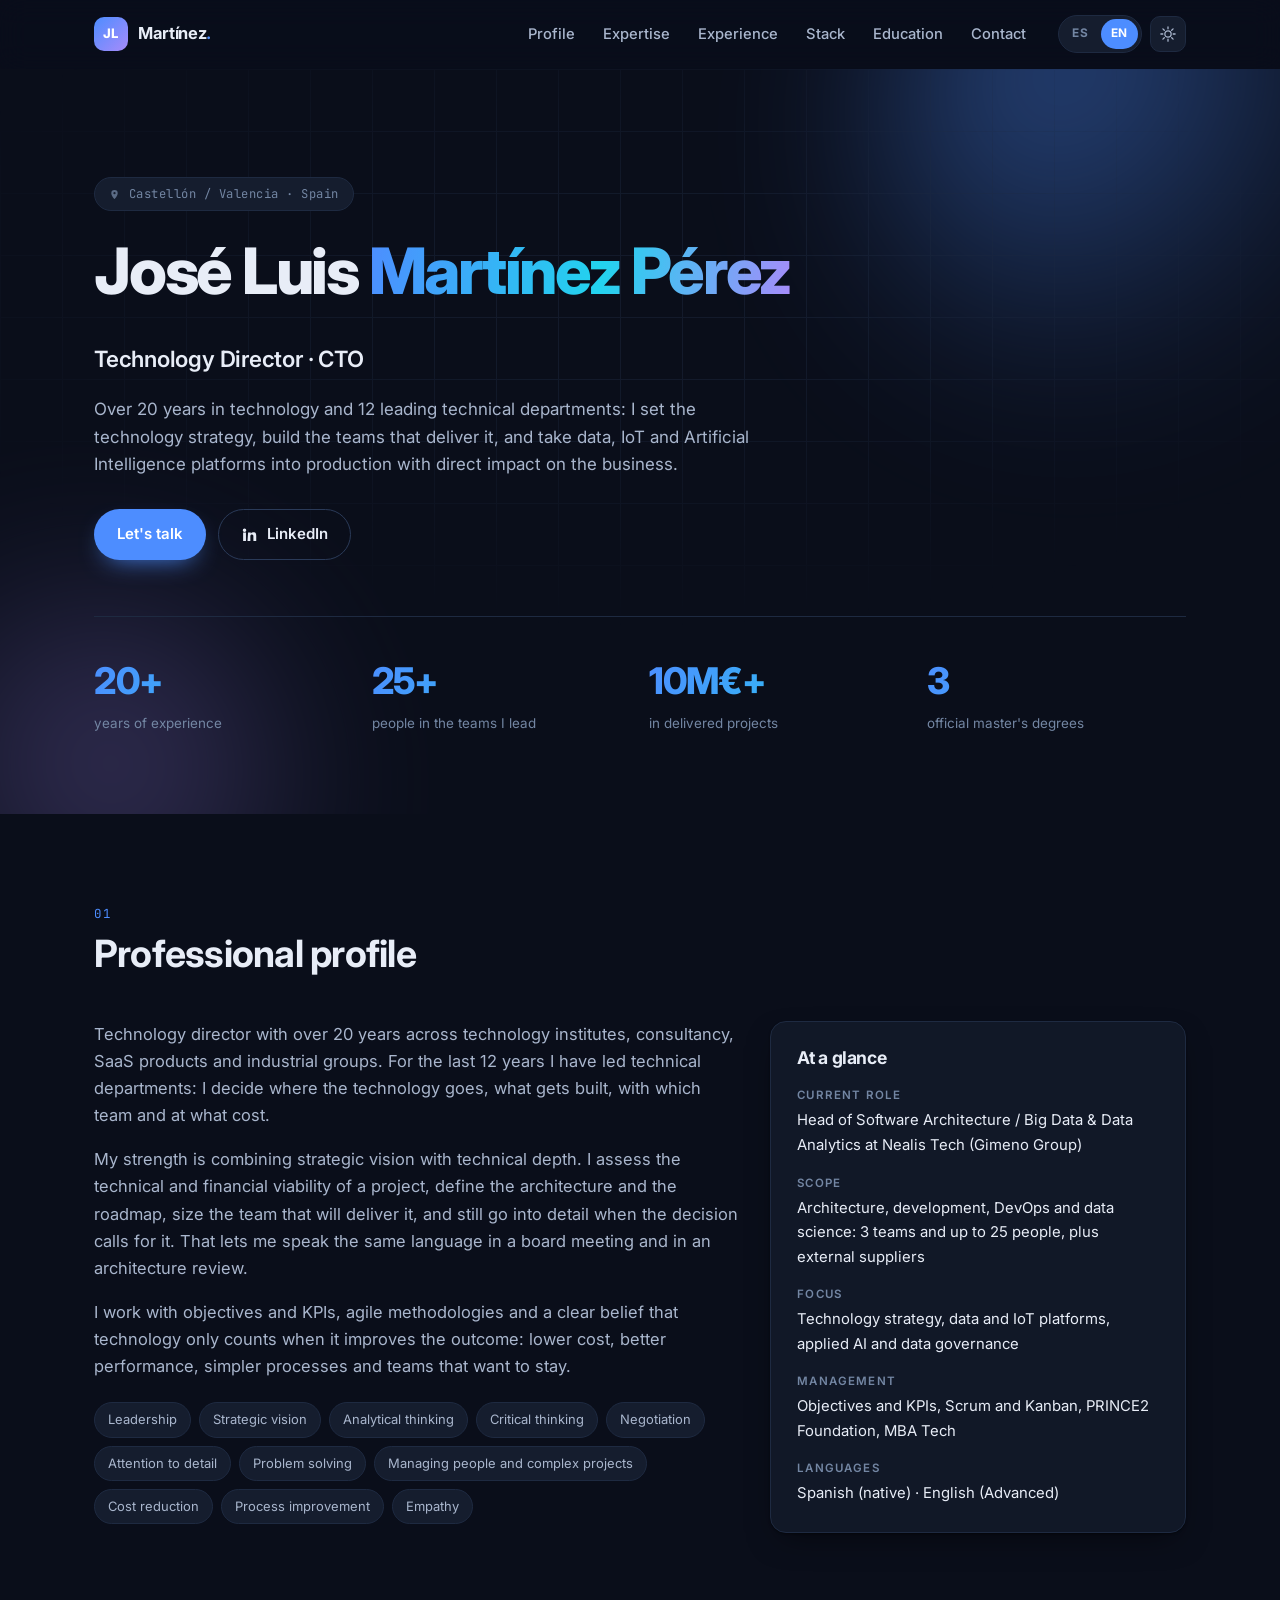
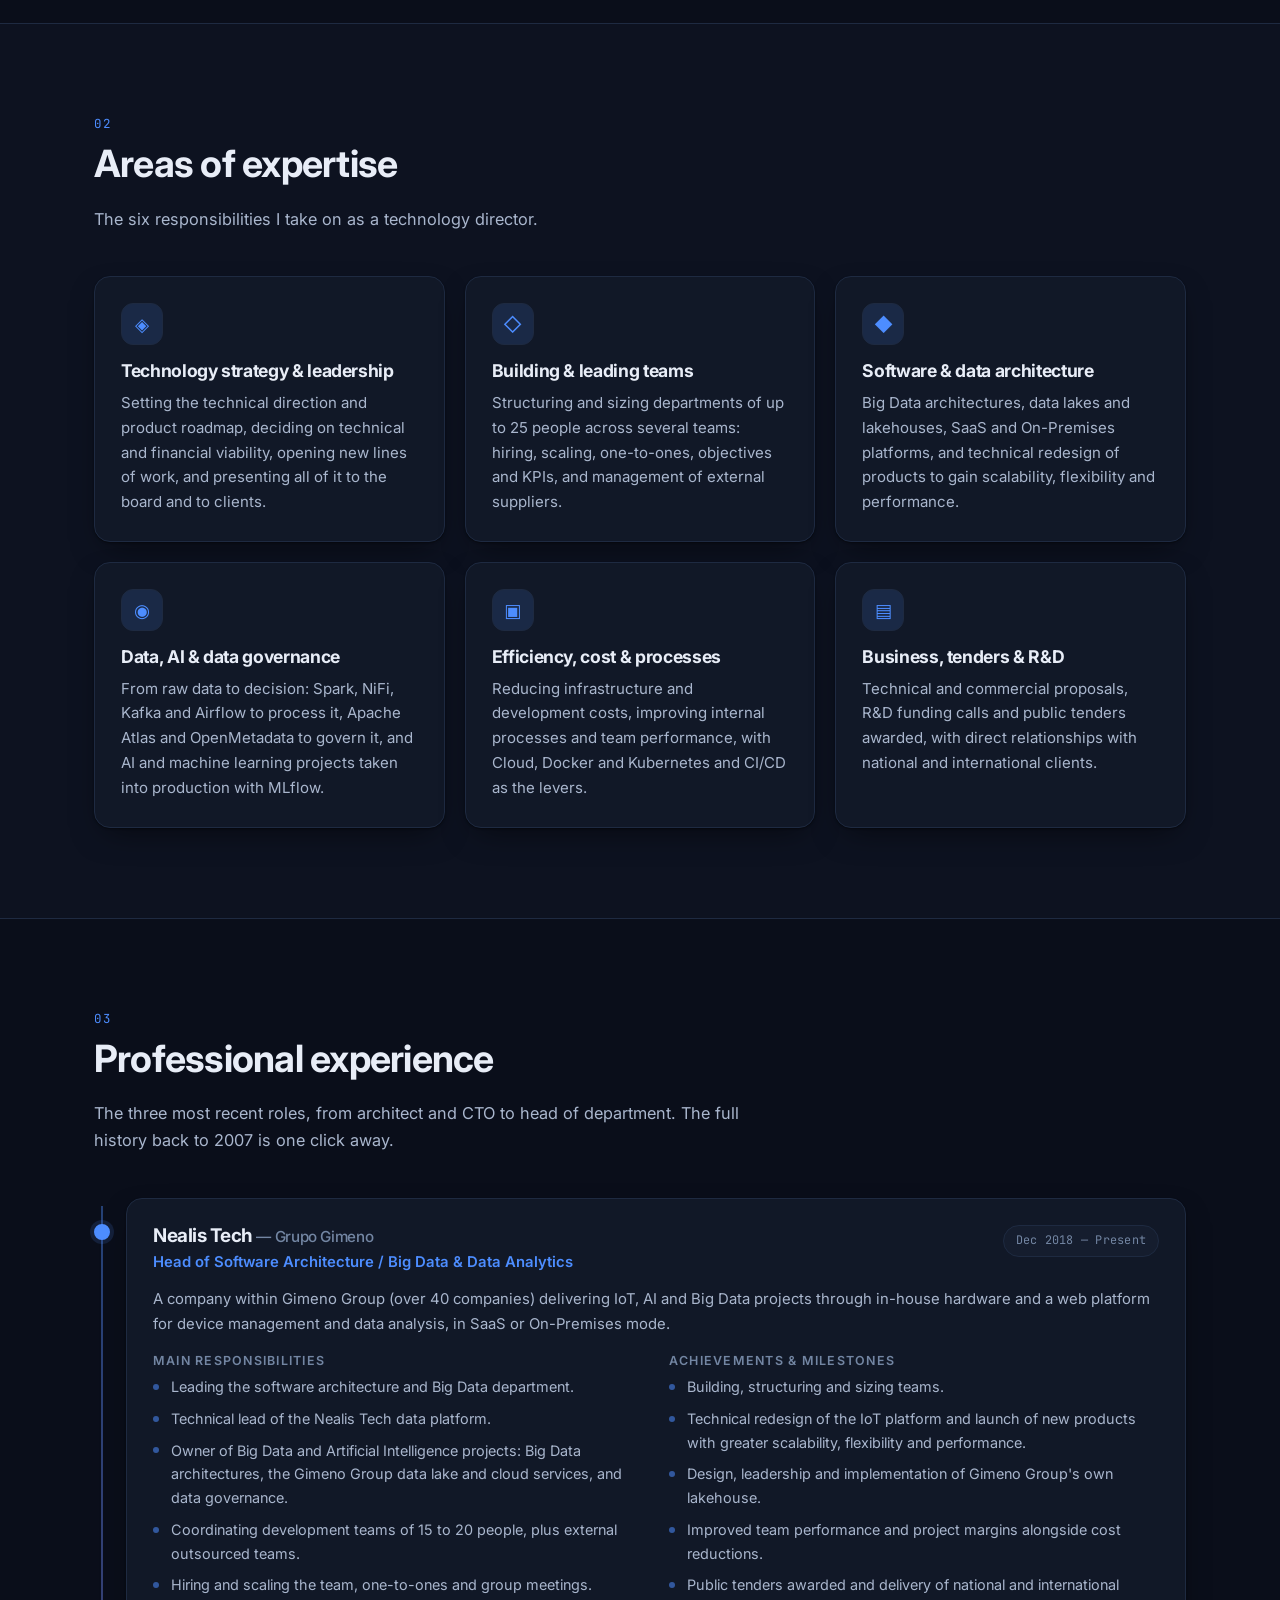
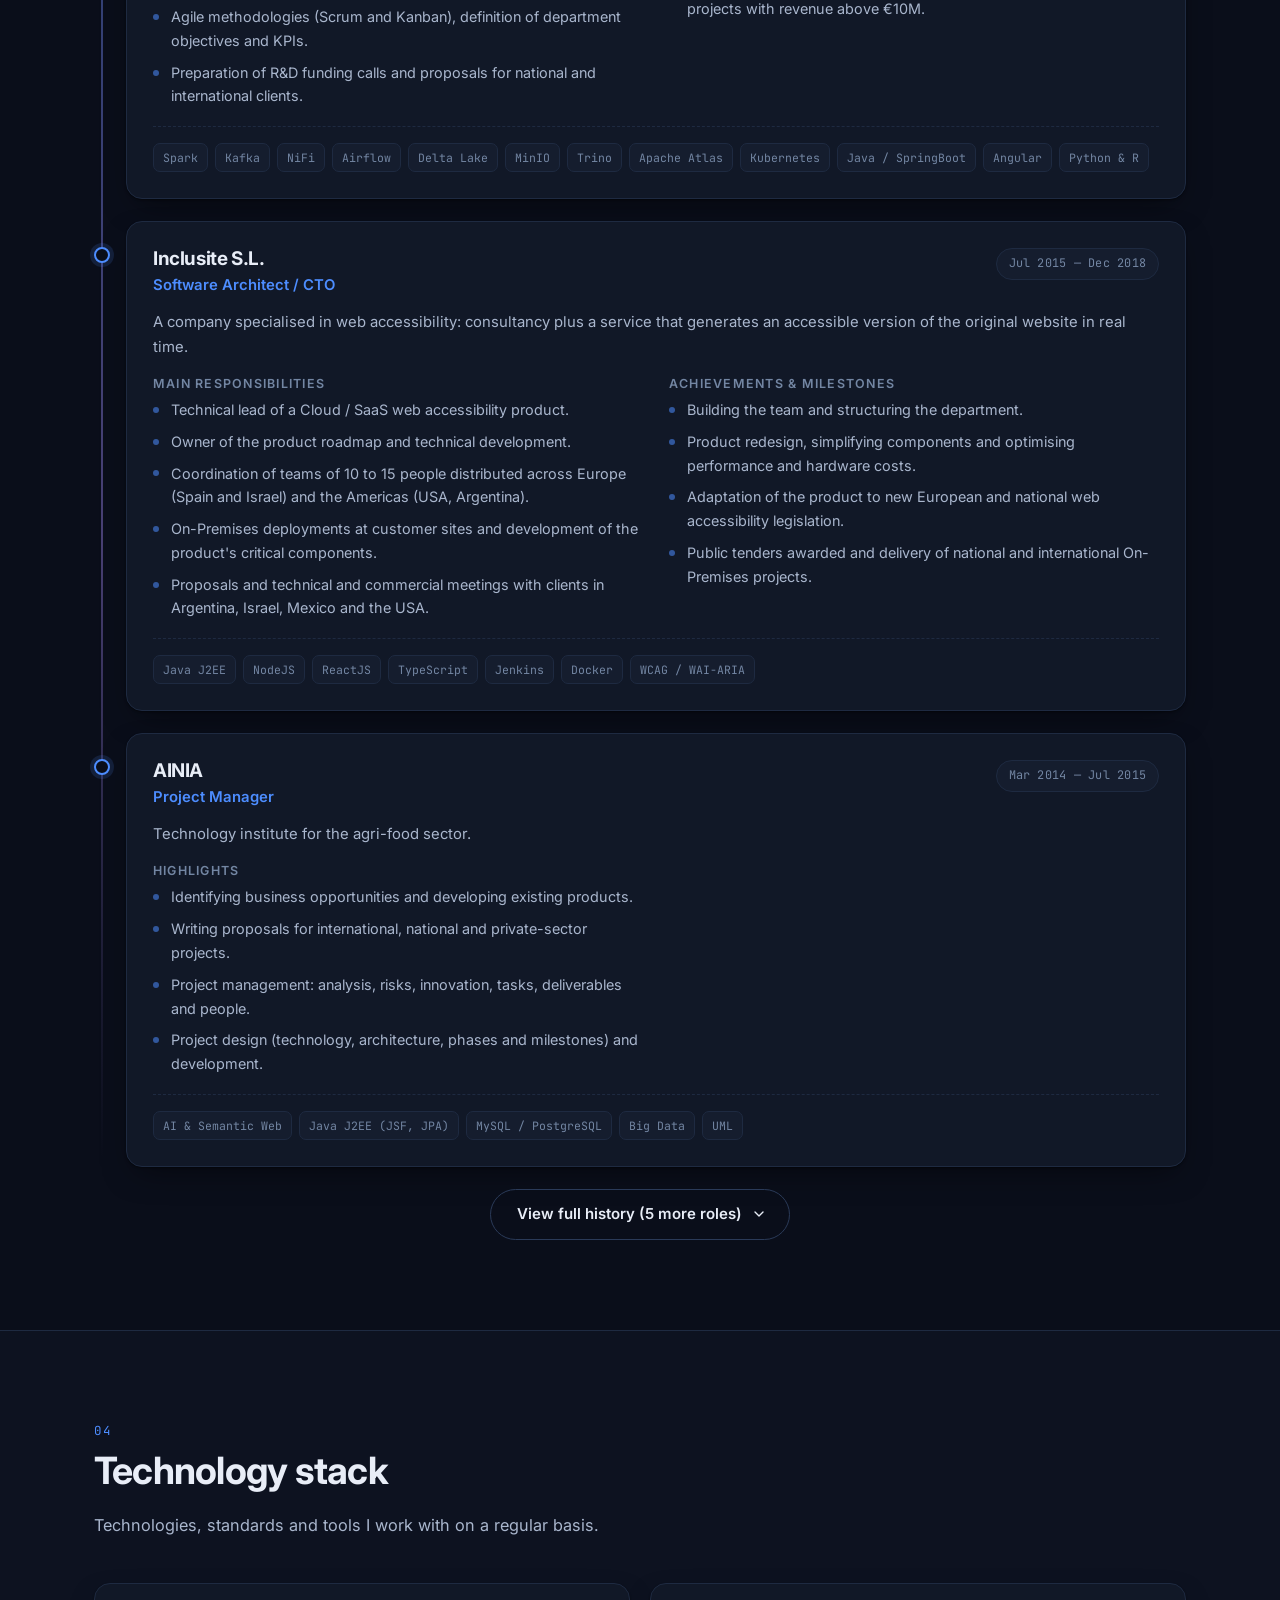
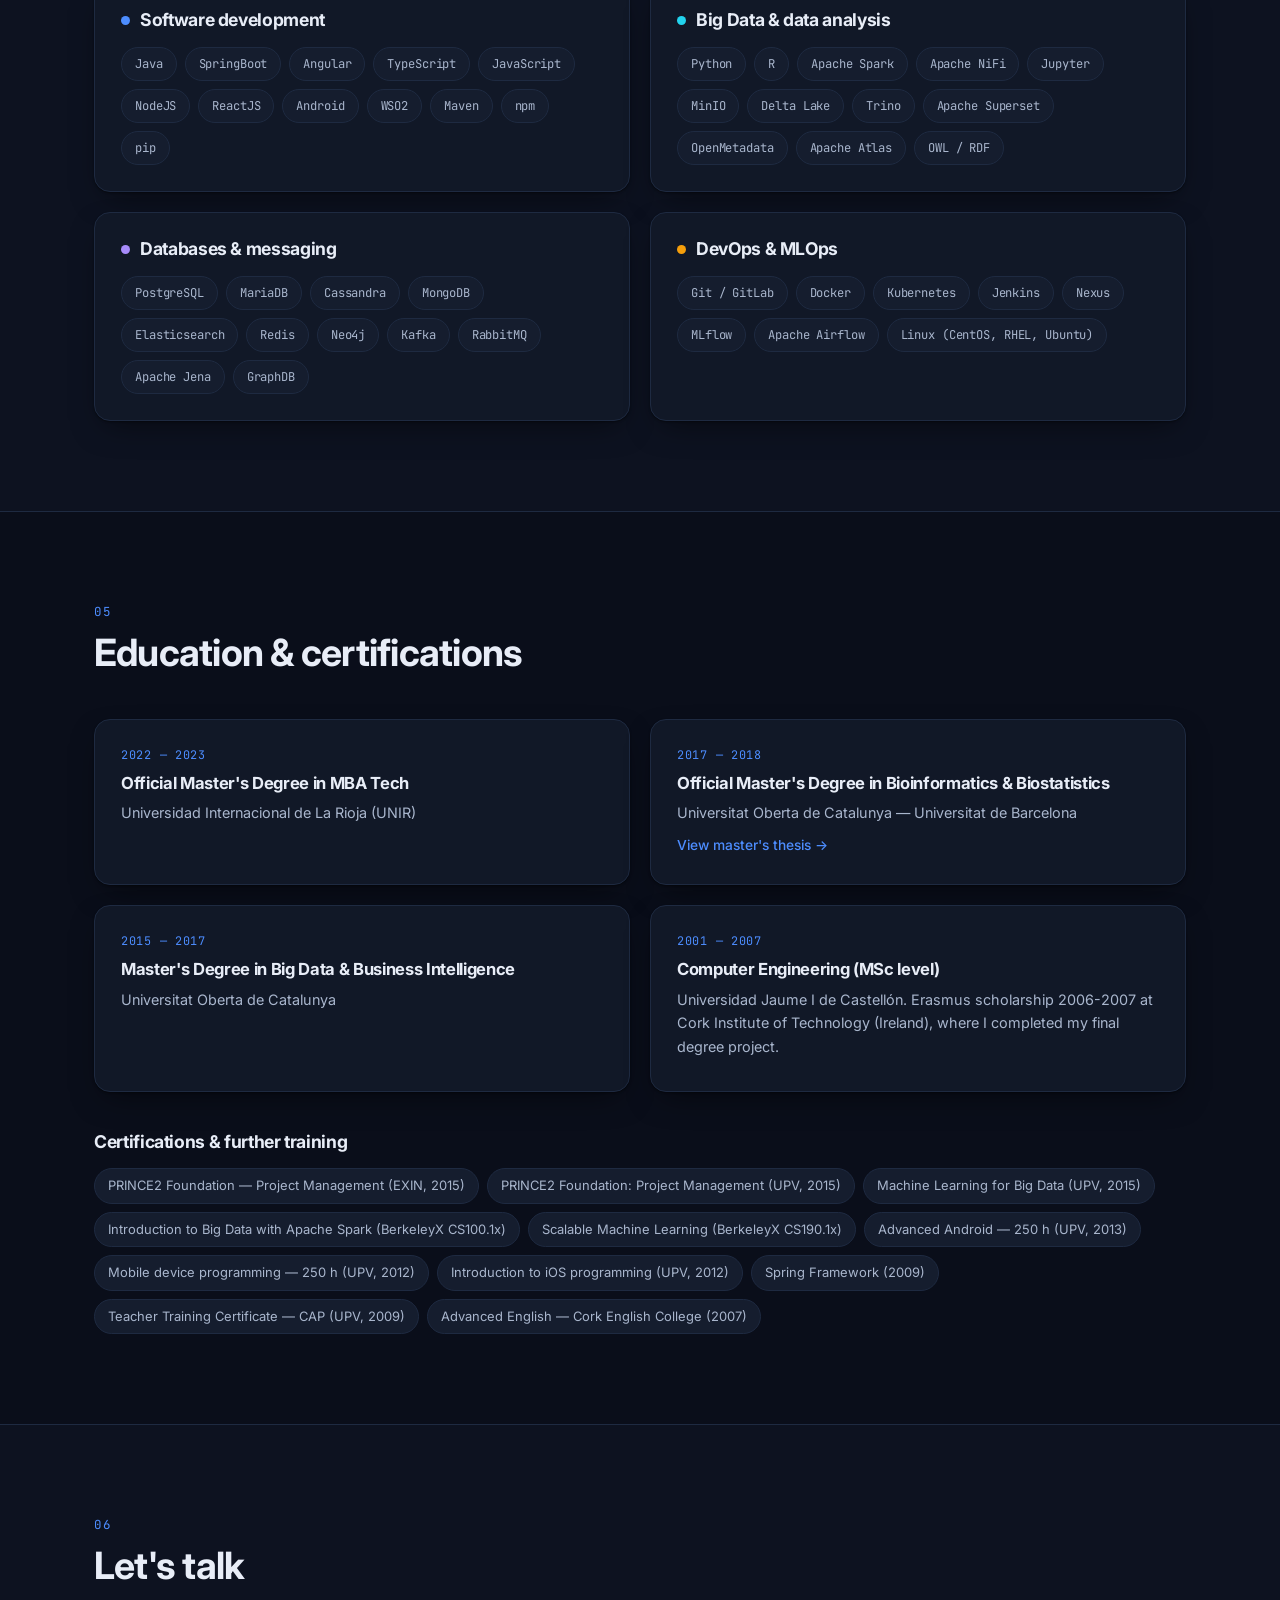
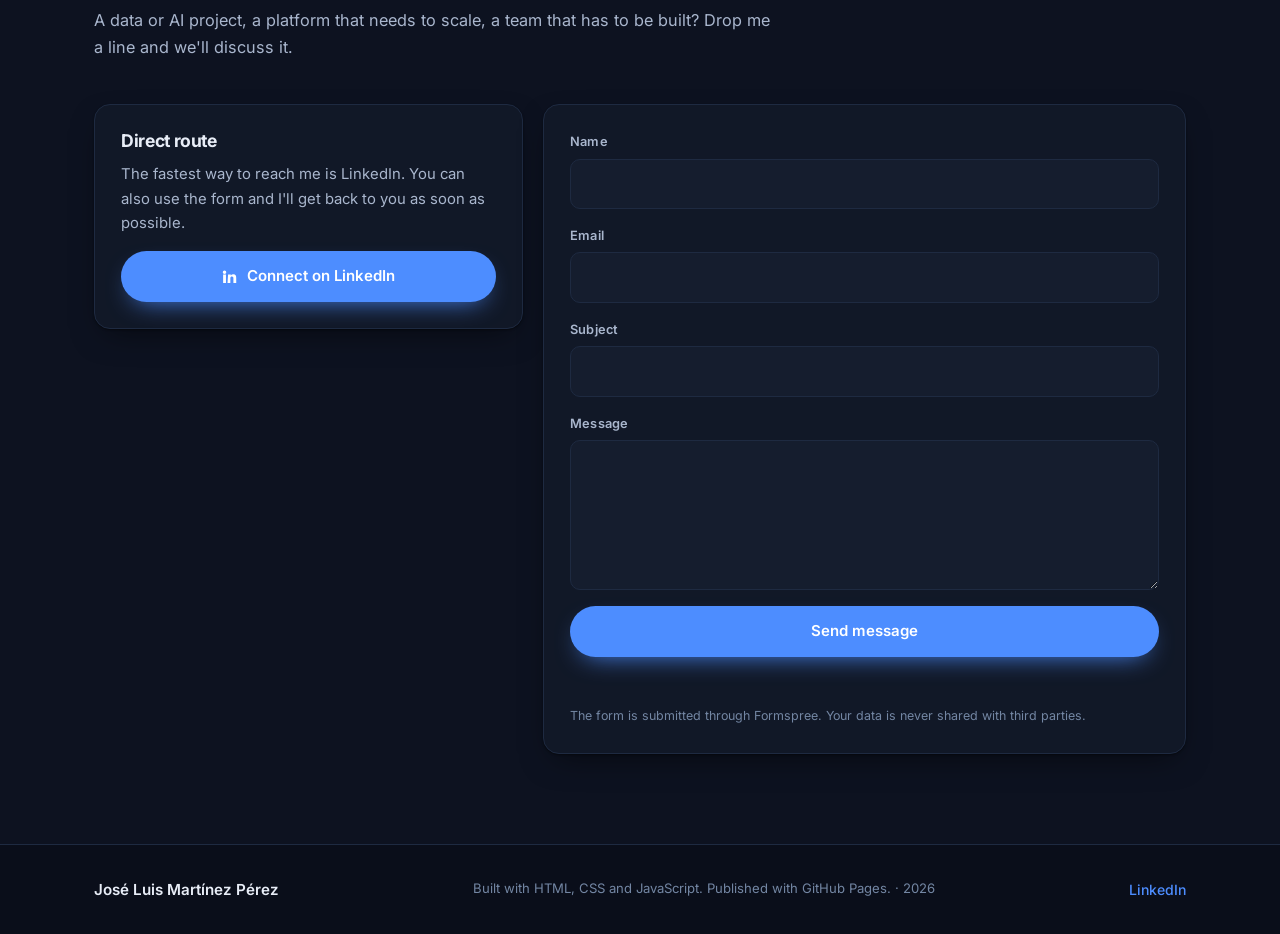
==== jlmartinez-web/index.html @ e009a157 "first commit" ====
<!DOCTYPE html>
<html lang="es" data-theme="dark">
<head>
  <meta charset="UTF-8">
  <meta name="viewport" content="width=device-width, initial-scale=1.0">
  <title>José Luis Martínez Pérez — Director de Tecnología / CTO</title>

  <meta name="description" data-i18n="meta.description" content="Director de Tecnología / CTO con más de 20 años de experiencia. Estrategia tecnológica, dirección de equipos de desarrollo y plataformas de datos, IoT e Inteligencia Artificial en producción.">
  <meta name="author" content="José Luis Martínez Pérez">
  <meta name="theme-color" content="#0a0e1a">

  <!-- Open Graph -->
  <meta property="og:type" content="profile">
  <meta property="og:title" content="José Luis Martínez Pérez — Director de Tecnología / CTO">
  <meta property="og:description" data-i18n="meta.description" content="Director de Tecnología / CTO con más de 20 años de experiencia. Estrategia tecnológica, dirección de equipos y plataformas de datos e IA.">
  <meta property="og:url" content="https://USUARIO.github.io/">
  <meta name="twitter:card" content="summary_large_image">

  <link rel="canonical" href="https://USUARIO.github.io/">
  <link rel="icon" href="assets/img/favicon.svg" type="image/svg+xml">
  <link rel="preconnect" href="https://fonts.googleapis.com">
  <link rel="preconnect" href="https://fonts.gstatic.com" crossorigin>
  <link href="https://fonts.googleapis.com/css2?family=Inter:wght@300;400;500;600;700;800&family=JetBrains+Mono:wght@400;500&display=swap" rel="stylesheet">
  <link rel="stylesheet" href="assets/css/styles.css">

  <script type="application/ld+json">
  {
    "@context": "https://schema.org",
    "@type": "Person",
    "name": "José Luis Martínez Pérez",
    "jobTitle": "Chief Technology Officer",
    "url": "https://USUARIO.github.io/",
    "sameAs": ["https://www.linkedin.com/in/jlmartinez-tech-professional/"],
    "alumniOf": [
      {"@type": "CollegeOrUniversity", "name": "Universidad Jaume I de Castellón"},
      {"@type": "CollegeOrUniversity", "name": "Universitat Oberta de Catalunya"},
      {"@type": "CollegeOrUniversity", "name": "Universidad Internacional de La Rioja"}
    ],
    "knowsAbout": ["Big Data", "Inteligencia Artificial", "Arquitectura de Software", "Data Governance", "IoT", "Cloud", "DevOps"]
  }
  </script>
</head>
<body>
<a class="skip-link" href="#main" data-i18n="a11y.skip">Saltar al contenido principal</a>

<!-- ================= HEADER ================= -->
<header class="site-header" id="site-header">
  <div class="container header-inner">
    <a class="brand" href="#hero" aria-label="José Luis Martínez Pérez">
      <span class="brand-mark">JL</span>
      <span class="brand-text">Martínez<span class="dot">.</span></span>
    </a>

    <nav class="nav" id="nav" aria-label="Navegación principal">
      <a href="#about"      data-i18n="nav.about">Perfil</a>
      <a href="#expertise"  data-i18n="nav.expertise">Especialización</a>
      <a href="#experience" data-i18n="nav.experience">Experiencia</a>
      <a href="#stack"      data-i18n="nav.stack">Stack</a>
      <a href="#education"  data-i18n="nav.education">Formación</a>
      <a href="#contact"    data-i18n="nav.contact">Contacto</a>
    </nav>

    <div class="header-actions">
      <div class="lang-switch" role="group" aria-label="Idioma / Language">
        <button type="button" class="lang-btn is-active" data-lang="es" aria-pressed="true">ES</button>
        <button type="button" class="lang-btn" data-lang="en" aria-pressed="false">EN</button>
      </div>

      <button type="button" class="icon-btn" id="theme-toggle" aria-label="Cambiar tema" data-i18n-aria-label="a11y.theme">
        <svg class="icon-sun" viewBox="0 0 24 24" aria-hidden="true"><circle cx="12" cy="12" r="4.2"/><path d="M12 2.5v2.6M12 18.9v2.6M2.5 12h2.6M18.9 12h2.6M5.2 5.2l1.9 1.9M16.9 16.9l1.9 1.9M18.8 5.2l-1.9 1.9M7.1 16.9l-1.9 1.9"/></svg>
        <svg class="icon-moon" viewBox="0 0 24 24" aria-hidden="true"><path d="M20 14.2A8.4 8.4 0 1 1 9.8 4a6.6 6.6 0 0 0 10.2 10.2z"/></svg>
      </button>

      <button type="button" class="icon-btn nav-toggle" id="nav-toggle" aria-label="Abrir menú" data-i18n-aria-label="a11y.menu" aria-expanded="false" aria-controls="nav">
        <span class="burger"></span>
      </button>
    </div>
  </div>
  <div class="scroll-progress" id="scroll-progress" aria-hidden="true"></div>
</header>

<main id="main">

  <!-- ================= HERO ================= -->
  <section class="hero" id="hero">
    <div class="hero-bg" aria-hidden="true"><span class="orb orb-1"></span><span class="orb orb-2"></span><span class="grid-lines"></span></div>
    <div class="container hero-inner">
      <p class="eyebrow reveal" data-i18n="hero.eyebrow">Castellón / Valencia · España</p>
      <h1 class="reveal">José Luis <span class="grad">Martínez Pérez</span></h1>
      <p class="hero-role reveal" data-i18n="hero.role">Director de Tecnología · CTO</p>
      <p class="hero-lead reveal" data-i18n="hero.lead">Más de 20 años en tecnología y 12 dirigiendo áreas técnicas: defino la estrategia tecnológica, construyo los equipos que la ejecutan y llevo a producción plataformas de datos, IoT e Inteligencia Artificial con impacto directo en el negocio.</p>
      <div class="hero-cta reveal">
        <a class="btn btn-primary" href="#contact" data-i18n="hero.ctaContact">Hablemos</a>
        <a class="btn btn-ghost" href="https://www.linkedin.com/in/jlmartinez-tech-professional/" target="_blank" rel="noopener noreferrer">
          <svg viewBox="0 0 24 24" aria-hidden="true" class="btn-icon"><path d="M4.98 3.5a2.5 2.5 0 1 1 0 5 2.5 2.5 0 0 1 0-5zM3 9h4v12H3zM10 9h3.8v1.7h.05A4.2 4.2 0 0 1 17.6 8.7c3 0 3.9 1.9 3.9 5v7.3h-4v-6.5c0-1.6-.6-2.6-2-2.6-1.2 0-1.9.8-2.2 1.6-.1.3-.1.7-.1 1.1V21h-4z"/></svg>
          LinkedIn
        </a>
      </div>

      <ul class="metrics reveal">
        <li><span class="metric-value" data-count="20" data-suffix="+">0</span><span class="metric-label" data-i18n="metrics.years">años de experiencia</span></li>
        <li><span class="metric-value" data-count="25" data-suffix="+">0</span><span class="metric-label" data-i18n="metrics.team">personas en los equipos que dirijo</span></li>
        <li><span class="metric-value" data-count="10" data-suffix="M€+">0</span><span class="metric-label" data-i18n="metrics.revenue">en proyectos ejecutados</span></li>
        <li><span class="metric-value" data-count="3" data-suffix="">0</span><span class="metric-label" data-i18n="metrics.masters">másteres oficiales</span></li>
      </ul>
    </div>
  </section>

  <!-- ================= ABOUT ================= -->
  <section class="section" id="about">
    <div class="container">
      <header class="section-head reveal">
        <span class="section-index">01</span>
        <h2 data-i18n="about.title">Perfil profesional</h2>
      </header>

      <div class="about-grid">
        <div class="about-text reveal">
          <p data-i18n="about.p1">Director de tecnología con más de 20 años de recorrido en institutos tecnológicos, consultoría, producto SaaS y grupos industriales. Los últimos 12 años he dirigido áreas técnicas: decido hacia dónde va la tecnología, qué se construye, con qué equipo y a qué coste.</p>
          <p data-i18n="about.p2">Mi punto fuerte es la combinación de visión estratégica y profundidad técnica. Evalúo la viabilidad técnica y económica de un proyecto, defino la arquitectura y el roadmap, dimensiono el equipo que lo hará realidad y sigo bajando al detalle cuando la decisión lo exige. Eso me permite hablar el mismo idioma en un comité de dirección y en una revisión de arquitectura.</p>
          <p data-i18n="about.p3">Trabajo con objetivos y KPIs, metodologías ágiles y una idea clara de que la tecnología solo vale si mejora el resultado: menos coste, más rendimiento, procesos más simples y equipos que quieren quedarse.</p>

          <ul class="chips" aria-label="Habilidades">
            <li data-i18n="skills.leadership">Liderazgo</li>
            <li data-i18n="skills.strategy">Visión estratégica</li>
            <li data-i18n="skills.analytical">Capacidad analítica</li>
            <li data-i18n="skills.critical">Pensamiento crítico</li>
            <li data-i18n="skills.negotiation">Negociación</li>
            <li data-i18n="skills.detail">Atención al detalle</li>
            <li data-i18n="skills.problem">Resolución de problemas</li>
            <li data-i18n="skills.people">Gestión de personas y proyectos complejos</li>
            <li data-i18n="skills.cost">Reducción de costes</li>
            <li data-i18n="skills.process">Mejora de procesos</li>
            <li data-i18n="skills.empathy">Empatía</li>
          </ul>
        </div>

        <aside class="card about-card reveal">
          <h3 data-i18n="about.factsTitle">En resumen</h3>
          <dl class="facts">
            <div><dt data-i18n="about.fRole">Rol actual</dt><dd data-i18n="about.fRoleV">Director del área de arquitectura software / Big Data &amp; Data Analytics en Nealis Tech (Grupo Gimeno)</dd></div>
            <div><dt data-i18n="about.fScope">Ámbito</dt><dd data-i18n="about.fScopeV">Arquitectura, desarrollo, DevOps y ciencia de datos: 3 equipos y hasta 25 personas, con proveedores externos</dd></div>
            <div><dt data-i18n="about.fFocus">Foco</dt><dd data-i18n="about.fFocusV">Estrategia tecnológica, plataformas de datos e IoT, IA aplicada y gobierno del dato</dd></div>
            <div><dt data-i18n="about.fMethod">Gestión</dt><dd data-i18n="about.fMethodV">Objetivos y KPIs, Scrum y Kanban, PRINCE2 Foundation, MBA Tech</dd></div>
            <div><dt data-i18n="about.fLang">Idiomas</dt><dd data-i18n="about.fLangV">Español (nativo) · Inglés (Advanced)</dd></div>
          </dl>
        </aside>
      </div>
    </div>
  </section>

  <!-- ================= EXPERTISE ================= -->
  <section class="section section-alt" id="expertise">
    <div class="container">
      <header class="section-head reveal">
        <span class="section-index">02</span>
        <h2 data-i18n="expertise.title">Áreas de especialización</h2>
        <p class="section-sub" data-i18n="expertise.sub">Las seis responsabilidades que asumo como director de tecnología.</p>
      </header>

      <div class="cards">
        <article class="card reveal">
          <div class="card-icon" aria-hidden="true">◈</div>
          <h3 data-i18n="exp1.t">Estrategia y dirección tecnológica</h3>
          <p data-i18n="exp1.d">Definición del rumbo técnico y del roadmap de producto, decisiones de viabilidad técnica y económica, apertura de nuevas líneas de trabajo y presentación de todo ello ante dirección y cliente.</p>
        </article>
        <article class="card reveal">
          <div class="card-icon" aria-hidden="true">◇</div>
          <h3 data-i18n="exp2.t">Construcción y dirección de equipos</h3>
          <p data-i18n="exp2.d">Estructuración y dimensionamiento de departamentos de hasta 25 personas repartidos en varios equipos: contratación, escalado, one-to-ones, objetivos y KPIs, y gestión de proveedores externos.</p>
        </article>
        <article class="card reveal">
          <div class="card-icon" aria-hidden="true">◆</div>
          <h3 data-i18n="exp3.t">Arquitectura de software y datos</h3>
          <p data-i18n="exp3.d">Arquitecturas Big Data, datalakes y lakehouses, plataformas SaaS y On-Premises, y rediseño técnico de productos para ganar escalabilidad, flexibilidad y rendimiento.</p>
        </article>
        <article class="card reveal">
          <div class="card-icon" aria-hidden="true">◉</div>
          <h3 data-i18n="exp4.t">Datos, IA y gobierno del dato</h3>
          <p data-i18n="exp4.d">Del dato en bruto a la decisión: Spark, NiFi, Kafka y Airflow para procesarlo, Apache Atlas y OpenMetadata para gobernarlo, y proyectos de IA y machine learning llevados a producción con MLflow.</p>
        </article>
        <article class="card reveal">
          <div class="card-icon" aria-hidden="true">▣</div>
          <h3 data-i18n="exp5.t">Eficiencia, coste y procesos</h3>
          <p data-i18n="exp5.d">Reducción de costes de infraestructura y desarrollo, mejora de procesos internos y del rendimiento del equipo, con Cloud, Docker y Kubernetes y CI/CD como palancas.</p>
        </article>
        <article class="card reveal">
          <div class="card-icon" aria-hidden="true">▤</div>
          <h3 data-i18n="exp6.t">Negocio, licitaciones e I+D</h3>
          <p data-i18n="exp6.d">Propuestas técnicas y económicas, convocatorias de I+D y licitaciones públicas adjudicadas, con relación directa con cliente nacional e internacional.</p>
        </article>
      </div>
    </div>
  </section>

  <!-- ================= EXPERIENCE ================= -->
  <section class="section" id="experience">
    <div class="container">
      <header class="section-head reveal">
        <span class="section-index">03</span>
        <h2 data-i18n="experience.title">Experiencia profesional</h2>
        <p class="section-sub" data-i18n="experience.sub">Los últimos tres puestos, de arquitecto y CTO a director de área. El historial completo, hasta 2007, está un clic más abajo.</p>
      </header>

      <ol class="timeline" id="timeline">
        <!-- Nealis Tech -->
        <li class="tl-item reveal">
          <div class="tl-marker" aria-hidden="true"></div>
          <div class="tl-card card">
            <div class="tl-head">
              <div>
                <h3>Nealis Tech <span class="tl-org">— Grupo Gimeno</span></h3>
                <p class="tl-role" data-i18n="job1.role">Director del área de arquitectura software / Big Data &amp; Data Analytics</p>
              </div>
              <span class="tl-date"><span data-i18n="job1.date">Dic 2018 — Actualidad</span></span>
            </div>
            <p class="tl-about" data-i18n="job1.about">Empresa del Grupo Gimeno (más de 40 empresas) dedicada a proyectos de IoT, IA y Big Data mediante hardware propio y una plataforma web de gestión de dispositivos y análisis de datos, en modo SaaS u On-Premises.</p>
            <div class="tl-cols">
              <div>
                <h4 data-i18n="labels.functions">Funciones principales</h4>
                <ul>
                  <li data-i18n="job1.f1">Dirección del área de arquitectura software y Big Data.</li>
                  <li data-i18n="job1.f2">Líder técnico de la plataforma de datos de Nealis Tech.</li>
                  <li data-i18n="job1.f3">Responsable de proyectos de Big Data e Inteligencia Artificial: arquitecturas Big Data, datalake y servicios cloud de Grupo Gimeno, y gobierno del dato.</li>
                  <li data-i18n="job1.f4">Coordinación de equipos de desarrollo de 15 a 20 personas, más equipos externos en outsourcing.</li>
                  <li data-i18n="job1.f5">Contratación y escalado del equipo, one-to-ones y reuniones grupales.</li>
                  <li data-i18n="job1.f6">Metodologías ágiles (Scrum y Kanban), definición de objetivos y KPIs del departamento.</li>
                  <li data-i18n="job1.f7">Preparación de convocatorias de I+D y propuestas a clientes nacionales e internacionales.</li>
                </ul>
              </div>
              <div>
                <h4 data-i18n="labels.achievements">Logros e hitos</h4>
                <ul>
                  <li data-i18n="job1.a1">Construcción, estructuración y dimensionamiento de equipos.</li>
                  <li data-i18n="job1.a2">Rediseño técnico de la plataforma IoT y lanzamiento de nuevos productos con mayor escalabilidad, flexibilidad y rendimiento.</li>
                  <li data-i18n="job1.a3">Diseño, dirección e implementación del lakehouse propio de Grupo Gimeno.</li>
                  <li data-i18n="job1.a4">Aumento del rendimiento del equipo y del beneficio de los proyectos con reducción de costes.</li>
                  <li data-i18n="job1.a5">Adjudicación de licitaciones públicas y ejecución de proyectos nacionales e internacionales con facturación superior a 10 M€.</li>
                </ul>
              </div>
            </div>
            <ul class="tl-tags">
              <li>Spark</li><li>Kafka</li><li>NiFi</li><li>Airflow</li><li>Delta Lake</li><li>MinIO</li><li>Trino</li><li>Apache Atlas</li><li>Kubernetes</li><li>Java / SpringBoot</li><li>Angular</li><li>Python &amp; R</li>
            </ul>
          </div>
        </li>

        <!-- Inclusite -->
        <li class="tl-item reveal">
          <div class="tl-marker" aria-hidden="true"></div>
          <div class="tl-card card">
            <div class="tl-head">
              <div>
                <h3>Inclusite S.L.</h3>
                <p class="tl-role" data-i18n="job2.role">Arquitecto de software / CTO</p>
              </div>
              <span class="tl-date"><span data-i18n="job2.date">Jul 2015 — Dic 2018</span></span>
            </div>
            <p class="tl-about" data-i18n="job2.about">Empresa dedicada a la accesibilidad web: consultoría y un servicio que genera en tiempo real una versión accesible de la web original.</p>
            <div class="tl-cols">
              <div>
                <h4 data-i18n="labels.functions">Funciones principales</h4>
                <ul>
                  <li data-i18n="job2.f1">Líder técnico de un producto de accesibilidad web Cloud / SaaS.</li>
                  <li data-i18n="job2.f2">Responsable del roadmap de producto y del desarrollo técnico.</li>
                  <li data-i18n="job2.f3">Coordinación de equipos de 10 a 15 personas distribuidos entre Europa (España e Israel) y América (EE. UU., Argentina).</li>
                  <li data-i18n="job2.f4">Implantaciones On-Premises en instalaciones de cliente y desarrollo de las partes críticas del producto.</li>
                  <li data-i18n="job2.f5">Propuestas y reuniones técnicas y comerciales con clientes de Argentina, Israel, México y EE. UU.</li>
                </ul>
              </div>
              <div>
                <h4 data-i18n="labels.achievements">Logros e hitos</h4>
                <ul>
                  <li data-i18n="job2.a1">Construcción del equipo y estructuración del departamento.</li>
                  <li data-i18n="job2.a2">Rediseño del producto simplificando piezas y optimizando rendimiento y costes de hardware.</li>
                  <li data-i18n="job2.a3">Adaptación del producto a la nueva legislación europea y nacional de accesibilidad web.</li>
                  <li data-i18n="job2.a4">Adjudicación de licitaciones públicas y ejecución de proyectos On-Premises nacionales e internacionales.</li>
                </ul>
              </div>
            </div>
            <ul class="tl-tags">
              <li>Java J2EE</li><li>NodeJS</li><li>ReactJS</li><li>TypeScript</li><li>Jenkins</li><li>Docker</li><li>WCAG / WAI-ARIA</li>
            </ul>
          </div>
        </li>

        <!-- AINIA -->
        <li class="tl-item reveal">
          <div class="tl-marker" aria-hidden="true"></div>
          <div class="tl-card card">
            <div class="tl-head">
              <div>
                <h3>AINIA</h3>
                <p class="tl-role" data-i18n="job3.role">Jefe de proyectos</p>
              </div>
              <span class="tl-date"><span data-i18n="job3.date">Mar 2014 — Jul 2015</span></span>
            </div>
            <p class="tl-about" data-i18n="job3.about">Instituto tecnológico del sector agroalimentario.</p>
            <div class="tl-cols">
              <div>
                <h4 data-i18n="labels.highlights">Destacado</h4>
                <ul>
                  <li data-i18n="job3.f1">Búsqueda de oportunidades de negocio y desarrollo de productos existentes.</li>
                  <li data-i18n="job3.f2">Elaboración de propuestas de proyectos internacionales, nacionales y de empresa privada.</li>
                  <li data-i18n="job3.f3">Gestión de proyectos: análisis, riesgos, innovación, tareas, entregables y personas.</li>
                  <li data-i18n="job3.f4">Diseño de proyecto (tecnología, arquitectura, fases e hitos) y desarrollo.</li>
                </ul>
              </div>
            </div>
            <ul class="tl-tags">
              <li>AI &amp; Semantic Web</li><li>Java J2EE (JSF, JPA)</li><li>MySQL / PostgreSQL</li><li>Big Data</li><li>UML</li>
            </ul>
          </div>
        </li>

        <!-- The Net Firm -->
        <li class="tl-item tl-extra reveal">
          <div class="tl-marker" aria-hidden="true"></div>
          <div class="tl-card card">
            <div class="tl-head">
              <div>
                <h3>The Net Firm</h3>
                <p class="tl-role" data-i18n="job4.role">Arquitecto Java / Android</p>
              </div>
              <span class="tl-date"><span data-i18n="job4.date">May 2013 — Mar 2014</span></span>
            </div>
            <p class="tl-about" data-i18n="job4.about">Empresa tecnológica centrada en aplicaciones móviles para el sector bancario.</p>
            <div class="tl-cols">
              <div>
                <h4 data-i18n="labels.highlights">Destacado</h4>
                <ul>
                  <li data-i18n="job4.f1">Proyecto XMLAPPS: framework para desarrollar aplicaciones móviles de forma ágil, con contenido actualizable sin republicar en el market.</li>
                  <li data-i18n="job4.f2">Generación programática de vistas a partir de XML similares a los nativos, con atributos añadidos para componentes dinámicos.</li>
                  <li data-i18n="job4.f3">Nuevos desarrollos y mantenimiento en J2EE, JPA y JSF.</li>
                </ul>
              </div>
            </div>
            <ul class="tl-tags"><li>Java</li><li>Android</li><li>J2EE</li><li>JPA</li><li>JSF</li></ul>
          </div>
        </li>

        <!-- ITI -->
        <li class="tl-item tl-extra reveal">
          <div class="tl-marker" aria-hidden="true"></div>
          <div class="tl-card card">
            <div class="tl-head">
              <div>
                <h3>Instituto Tecnológico de Informática (ITI)</h3>
                <p class="tl-role" data-i18n="job5.role">Técnico I+D+i</p>
              </div>
              <span class="tl-date"><span data-i18n="job5.date">Sep 2010 — May 2013</span></span>
            </div>
            <p class="tl-about" data-i18n="job5.about">Instituto tecnológico con proyectos en sectores de diversa índole, dentro del área de Internet y Computación Ubicua (AICU). Proyectos destacados: REMPLANET, CONSUM y RoutingMaps.</p>
            <ul class="tl-tags"><li>Java + Spring</li><li>JSF / JPA / Primefaces</li><li>MySQL / PostgreSQL</li><li>Spark</li><li>Android</li><li>CI &amp; code quality</li></ul>
          </div>
        </li>

        <!-- Tecnocom -->
        <li class="tl-item tl-extra reveal">
          <div class="tl-marker" aria-hidden="true"></div>
          <div class="tl-card card">
            <div class="tl-head">
              <div>
                <h3>Tecnocom</h3>
                <p class="tl-role" data-i18n="job6.role">Programador sénior</p>
              </div>
              <span class="tl-date"><span data-i18n="job6.date">Mar 2008 — Sep 2010</span></span>
            </div>
            <p class="tl-about" data-i18n="job6.about">Consultora centrada en el sector bancario. Diseño de aplicación, investigación de soluciones, valoración de coste y relación con cliente. Desarrollo de la intranet de La Caixa y proyectos con Spring Webflow, con programadores júnior a mi cargo y su formación en Java y J2EE.</p>
            <ul class="tl-tags"><li>J2EE</li><li>Spring Webflow</li><li>Weblogic / JBoss</li><li>JUnit</li><li>PHP / JavaScript</li></ul>
          </div>
        </li>

        <!-- PILZ -->
        <li class="tl-item tl-extra reveal">
          <div class="tl-marker" aria-hidden="true"></div>
          <div class="tl-card card">
            <div class="tl-head">
              <div>
                <h3>PILZ Ireland</h3>
                <p class="tl-role" data-i18n="job7.role">Ingeniero de compiladores</p>
              </div>
              <span class="tl-date"><span data-i18n="job7.date">Oct 2007 — Feb 2008</span></span>
            </div>
            <p class="tl-about" data-i18n="job7.about">Multinacional industrial de dispositivos de seguridad (PLCs). Diseño y desarrollo de un compilador para el estándar IEC-1131: analizador sintáctico y semántico en Java y simulación del compilador en C, coordinando con los equipos de hardware y de Alemania.</p>
            <ul class="tl-tags"><li>Java</li><li>C</li><li>IEC-1131</li><li>Compilers</li><li>Testing</li></ul>
          </div>
        </li>

        <!-- Irish Life -->
        <li class="tl-item tl-extra reveal">
          <div class="tl-marker" aria-hidden="true"></div>
          <div class="tl-card card">
            <div class="tl-head">
              <div>
                <h3>Irish Life &amp; Permanent TSB</h3>
                <p class="tl-role" data-i18n="job8.role">Programador</p>
              </div>
              <span class="tl-date"><span data-i18n="job8.date">Jun 2007 — Oct 2007</span></span>
            </div>
            <p class="tl-about" data-i18n="job8.about">Consultoría para el banco irlandés Permanent TSB: análisis de requerimientos, propuesta de soluciones y desarrollo de la intranet del banco.</p>
            <ul class="tl-tags"><li>PHP</li><li>JavaScript</li><li>C#.NET</li><li>SQL Server</li></ul>
          </div>
        </li>
      </ol>

      <div class="tl-more reveal">
        <button type="button" class="btn btn-ghost tl-more-btn" id="tl-more-btn" aria-expanded="false" aria-controls="timeline">
          <span id="tl-more-label" data-i18n="experience.showMore">Ver historial completo (5 puestos más)</span>
          <svg class="chev" viewBox="0 0 24 24" aria-hidden="true"><path d="M6 9l6 6 6-6"/></svg>
        </button>
      </div>
    </div>
  </section>

  <!-- ================= STACK ================= -->
  <section class="section section-alt" id="stack">
    <div class="container">
      <header class="section-head reveal">
        <span class="section-index">04</span>
        <h2 data-i18n="stack.title">Stack tecnológico</h2>
        <p class="section-sub" data-i18n="stack.sub">Tecnologías, estándares y herramientas con las que trabajo habitualmente.</p>
      </header>

      <div class="stack-grid">
        <div class="card stack-card reveal">
          <h3><span class="stack-dot s1" aria-hidden="true"></span><span data-i18n="stack.c1">Desarrollo de software</span></h3>
          <ul class="chips mono">
            <li>Java</li><li>SpringBoot</li><li>Angular</li><li>TypeScript</li><li>JavaScript</li><li>NodeJS</li><li>ReactJS</li><li>Android</li><li>WSO2</li><li>Maven</li><li>npm</li><li>pip</li>
          </ul>
        </div>
        <div class="card stack-card reveal">
          <h3><span class="stack-dot s2" aria-hidden="true"></span><span data-i18n="stack.c2">Big Data y análisis de datos</span></h3>
          <ul class="chips mono">
            <li>Python</li><li>R</li><li>Apache Spark</li><li>Apache NiFi</li><li>Jupyter</li><li>MinIO</li><li>Delta Lake</li><li>Trino</li><li>Apache Superset</li><li>OpenMetadata</li><li>Apache Atlas</li><li>OWL / RDF</li>
          </ul>
        </div>
        <div class="card stack-card reveal">
          <h3><span class="stack-dot s3" aria-hidden="true"></span><span data-i18n="stack.c3">Bases de datos y colas</span></h3>
          <ul class="chips mono">
            <li>PostgreSQL</li><li>MariaDB</li><li>Cassandra</li><li>MongoDB</li><li>Elasticsearch</li><li>Redis</li><li>Neo4j</li><li>Kafka</li><li>RabbitMQ</li><li>Apache Jena</li><li>GraphDB</li>
          </ul>
        </div>
        <div class="card stack-card reveal">
          <h3><span class="stack-dot s4" aria-hidden="true"></span><span data-i18n="stack.c4">DevOps y MLOps</span></h3>
          <ul class="chips mono">
            <li>Git / GitLab</li><li>Docker</li><li>Kubernetes</li><li>Jenkins</li><li>Nexus</li><li>MLflow</li><li>Apache Airflow</li><li>Linux (CentOS, RHEL, Ubuntu)</li>
          </ul>
        </div>
      </div>
    </div>
  </section>

  <!-- ================= EDUCATION ================= -->
  <section class="section" id="education">
    <div class="container">
      <header class="section-head reveal">
        <span class="section-index">05</span>
        <h2 data-i18n="education.title">Formación y certificaciones</h2>
      </header>

      <div class="edu-grid">
        <article class="card edu reveal">
          <span class="edu-year">2022 — 2023</span>
          <h3 data-i18n="edu1.t">Máster oficial universitario en MBA Tech</h3>
          <p data-i18n="edu1.d">Universidad Internacional de La Rioja (UNIR)</p>
        </article>
        <article class="card edu reveal">
          <span class="edu-year">2017 — 2018</span>
          <h3 data-i18n="edu2.t">Máster oficial en Bioinformática y Bioestadística</h3>
          <p data-i18n="edu2.d">Universitat Oberta de Catalunya — Universitat de Barcelona</p>
          <a class="link" href="http://hdl.handle.net/10609/81686" target="_blank" rel="noopener noreferrer" data-i18n="edu2.link">Ver documentación del TFM →</a>
        </article>
        <article class="card edu reveal">
          <span class="edu-year">2015 — 2017</span>
          <h3 data-i18n="edu3.t">Máster en Big Data y Business Intelligence</h3>
          <p data-i18n="edu3.d">Universitat Oberta de Catalunya</p>
        </article>
        <article class="card edu reveal">
          <span class="edu-year">2001 — 2007</span>
          <h3 data-i18n="edu4.t">Ingeniería Informática</h3>
          <p data-i18n="edu4.d">Universidad Jaume I de Castellón. Beca Erasmus 2006-2007 en el Cork Institute of Technology (Irlanda), donde realicé el proyecto de fin de carrera.</p>
        </article>
      </div>

      <div class="cert-block reveal">
        <h3 data-i18n="education.certTitle">Certificaciones y otros estudios</h3>
        <ul class="chips">
          <li data-i18n="cert.prince2">PRINCE2 Foundation — Project Management (EXIN, 2015)</li>
          <li data-i18n="cert.prince2upv">PRINCE2 Foundation: Gestión de Proyectos (UPV, 2015)</li>
          <li data-i18n="cert.ml">Machine Learning for Big Data (UPV, 2015)</li>
          <li data-i18n="cert.spark">Introduction to Big Data with Apache Spark (BerkeleyX CS100.1x)</li>
          <li data-i18n="cert.sml">Scalable Machine Learning (BerkeleyX CS190.1x)</li>
          <li data-i18n="cert.android">Android Avanzado — 250 h (UPV, 2013)</li>
          <li data-i18n="cert.mobile">Programación de dispositivos móviles — 250 h (UPV, 2012)</li>
          <li data-i18n="cert.ios">Introducción a la programación iOS (UPV, 2012)</li>
          <li data-i18n="cert.spring">Spring Framework (2009)</li>
          <li data-i18n="cert.cap">Curso de Adaptación Pedagógica — CAP (UPV, 2009)</li>
          <li data-i18n="cert.english">Advanced English — Cork English College (2007)</li>
        </ul>
      </div>
    </div>
  </section>

  <!-- ================= CONTACT ================= -->
  <section class="section section-contact" id="contact">
    <div class="container">
      <header class="section-head reveal">
        <span class="section-index">06</span>
        <h2 data-i18n="contact.title">Hablemos</h2>
        <p class="section-sub" data-i18n="contact.sub">¿Un proyecto de datos o IA, una plataforma que necesita escalar, un equipo que hay que construir? Escríbeme y lo comentamos.</p>
      </header>

      <div class="contact-grid">
        <div class="card contact-side reveal">
          <h3 data-i18n="contact.sideTitle">Vía directa</h3>
          <p data-i18n="contact.sideText">La forma más rápida de contactar conmigo es LinkedIn. También puedes usar el formulario y te responderé lo antes posible.</p>
          <a class="btn btn-primary btn-block" href="https://www.linkedin.com/in/jlmartinez-tech-professional/" target="_blank" rel="noopener noreferrer">
            <svg viewBox="0 0 24 24" aria-hidden="true" class="btn-icon"><path d="M4.98 3.5a2.5 2.5 0 1 1 0 5 2.5 2.5 0 0 1 0-5zM3 9h4v12H3zM10 9h3.8v1.7h.05A4.2 4.2 0 0 1 17.6 8.7c3 0 3.9 1.9 3.9 5v7.3h-4v-6.5c0-1.6-.6-2.6-2-2.6-1.2 0-1.9.8-2.2 1.6-.1.3-.1.7-.1 1.1V21h-4z"/></svg>
            <span data-i18n="contact.linkedinBtn">Conectar en LinkedIn</span>
          </a>
        </div>

        <form class="card contact-form reveal" id="contact-form" method="POST" action="https://formspree.io/f/TU_ENDPOINT" novalidate>
          <div class="field">
            <label for="cf-name" data-i18n="form.name">Nombre</label>
            <input type="text" id="cf-name" name="name" required autocomplete="name">
          </div>
          <div class="field">
            <label for="cf-email" data-i18n="form.email">Email</label>
            <input type="email" id="cf-email" name="email" required autocomplete="email">
          </div>
          <div class="field">
            <label for="cf-subject" data-i18n="form.subject">Asunto</label>
            <input type="text" id="cf-subject" name="subject" autocomplete="off">
          </div>
          <div class="field">
            <label for="cf-message" data-i18n="form.message">Mensaje</label>
            <textarea id="cf-message" name="message" rows="5" required></textarea>
          </div>
          <input type="text" name="_gotcha" tabindex="-1" autocomplete="off" aria-hidden="true" class="gotcha">
          <button type="submit" class="btn btn-primary btn-block" data-i18n="form.send">Enviar mensaje</button>
          <p class="form-status" id="form-status" role="status" aria-live="polite"></p>
          <p class="form-note" data-i18n="form.note">El formulario se envía mediante Formspree. Nunca se comparten tus datos con terceros.</p>
        </form>
      </div>
    </div>
  </section>
</main>

<!-- ================= FOOTER ================= -->
<footer class="site-footer">
  <div class="container footer-inner">
    <p class="footer-name">José Luis Martínez Pérez</p>
    <p class="footer-meta"><span data-i18n="footer.built">Hecho con HTML, CSS y JavaScript. Publicado con GitHub Pages.</span> · <span id="year">2026</span></p>
    <a class="footer-link" href="https://www.linkedin.com/in/jlmartinez-tech-professional/" target="_blank" rel="noopener noreferrer">LinkedIn</a>
  </div>
</footer>

<a class="to-top" href="#hero" id="to-top" aria-label="Volver arriba" data-i18n-aria-label="a11y.top">↑</a>

<script src="assets/js/i18n.js"></script>
<script src="assets/js/main.js"></script>
</body>
</html>
---- jlmartinez-web/assets/css/styles.css ----
/* =========================================================
   José Luis Martínez Pérez — Personal site
   Design tokens + dark/light theme + layout
   ========================================================= */

:root {
  /* Palette — dark (default) */
  --bg:            #0a0e1a;
  --bg-alt:        #0d1220;
  --surface:       #111827;
  --surface-2:     #151d2e;
  --border:        #1e2a41;
  --border-strong: #2a3a58;

  --text:          #e8edf7;
  --text-soft:     #a9b6cd;
  --text-dim:      #7386a3;

  --accent:        #4d8dff;
  --accent-2:      #22d3ee;
  --accent-3:      #a78bfa;
  --accent-soft:   rgba(77, 141, 255, 0.14);

  --radius:        16px;
  --radius-sm:     10px;
  --radius-pill:   999px;

  --shadow:        0 1px 2px rgba(0,0,0,.4), 0 12px 32px -12px rgba(0,0,0,.6);
  --shadow-lg:     0 24px 60px -20px rgba(0,0,0,.75);

  --maxw:          1140px;
  --header-h:      68px;

  --font: 'Inter', system-ui, -apple-system, 'Segoe UI', Roboto, Helvetica, Arial, sans-serif;
  --mono: 'JetBrains Mono', ui-monospace, SFMono-Regular, Menlo, Consolas, monospace;

  --ease: cubic-bezier(.22,.61,.36,1);
}

html[data-theme="light"] {
  --bg:            #f7f9fc;
  --bg-alt:        #ffffff;
  --surface:       #ffffff;
  --surface-2:     #f2f5fa;
  --border:        #e2e8f0;
  --border-strong: #cbd5e3;

  --text:          #0f1a2e;
  --text-soft:     #48566e;
  --text-dim:      #6b7a93;

  --accent:        #1d5cd6;
  --accent-2:      #0891b2;
  --accent-3:      #7c5cf0;
  --accent-soft:   rgba(29, 92, 214, 0.10);

  --shadow:        0 1px 2px rgba(15,26,46,.05), 0 10px 28px -14px rgba(15,26,46,.18);
  --shadow-lg:     0 24px 56px -22px rgba(15,26,46,.28);
}

/* ---------------------- Reset ---------------------- */
*, *::before, *::after { box-sizing: border-box; }
html { scroll-behavior: smooth; scroll-padding-top: calc(var(--header-h) + 12px); -webkit-text-size-adjust: 100%; }
body {
  margin: 0;
  background: var(--bg);
  color: var(--text);
  font-family: var(--font);
  font-size: 16.5px;
  line-height: 1.65;
  -webkit-font-smoothing: antialiased;
  overflow-x: hidden;
  transition: background-color .3s var(--ease), color .3s var(--ease);
}
h1, h2, h3, h4 { line-height: 1.18; margin: 0 0 .5em; font-weight: 700; letter-spacing: -.02em; }
h1 { font-size: clamp(2.3rem, 6vw, 4rem); font-weight: 800; letter-spacing: -.035em; }
h2 { font-size: clamp(1.65rem, 3.4vw, 2.35rem); }
h3 { font-size: 1.1rem; }
h4 { font-size: .78rem; text-transform: uppercase; letter-spacing: .1em; color: var(--text-dim); font-weight: 600; }
p  { margin: 0 0 1em; color: var(--text-soft); }
ul, ol { margin: 0; padding: 0; }
a { color: var(--accent); text-decoration: none; }
a:hover { text-decoration: underline; }
img, svg { max-width: 100%; }
button { font: inherit; }

:focus-visible { outline: 2px solid var(--accent-2); outline-offset: 3px; border-radius: 6px; }

.container { width: 100%; max-width: var(--maxw); margin: 0 auto; padding: 0 24px; }

.skip-link {
  position: absolute; left: -9999px; top: 0; z-index: 200;
  background: var(--accent); color: #fff; padding: 12px 18px; border-radius: 0 0 8px 0;
}
.skip-link:focus { left: 0; }

/* ---------------------- Header ---------------------- */
.site-header {
  position: sticky; top: 0; z-index: 100;
  background: color-mix(in srgb, var(--bg) 78%, transparent);
  backdrop-filter: blur(14px) saturate(140%);
  border-bottom: 1px solid transparent;
  transition: border-color .3s var(--ease), background-color .3s var(--ease);
}
@supports not (background: color-mix(in srgb, red 50%, blue)) {
  .site-header { background: var(--bg); }
}
.site-header.is-stuck { border-bottom-color: var(--border); }
.header-inner { height: var(--header-h); display: flex; align-items: center; gap: 20px; }

.brand { display: inline-flex; align-items: center; gap: 10px; color: var(--text); font-weight: 700; letter-spacing: -.02em; text-decoration: none; }
.brand:hover { text-decoration: none; }
.brand-mark {
  display: grid; place-items: center; width: 34px; height: 34px; border-radius: 10px;
  background: linear-gradient(135deg, var(--accent), var(--accent-3));
  color: #fff; font-size: .82rem; font-weight: 800; letter-spacing: .02em;
}
.brand .dot { color: var(--accent); }

.nav { margin-left: auto; display: flex; gap: 4px; }
.nav a {
  color: var(--text-soft); font-size: .92rem; font-weight: 500;
  padding: 8px 12px; border-radius: var(--radius-pill); text-decoration: none;
  transition: color .2s, background-color .2s;
}
.nav a:hover { color: var(--text); background: var(--surface-2); text-decoration: none; }
.nav a.is-active { color: var(--accent); background: var(--accent-soft); }

.header-actions { display: flex; align-items: center; gap: 8px; }

.lang-switch { display: inline-flex; padding: 3px; gap: 2px; background: var(--surface-2); border: 1px solid var(--border); border-radius: var(--radius-pill); }
.lang-btn {
  border: 0; background: transparent; color: var(--text-dim);
  font-size: .74rem; font-weight: 700; letter-spacing: .06em;
  padding: 5px 10px; border-radius: var(--radius-pill); cursor: pointer;
  transition: background-color .2s, color .2s;
}
.lang-btn:hover { color: var(--text); }
.lang-btn.is-active { background: var(--accent); color: #fff; }

.icon-btn {
  display: grid; place-items: center; width: 36px; height: 36px; cursor: pointer;
  background: var(--surface-2); border: 1px solid var(--border); border-radius: 10px;
  color: var(--text-soft); transition: color .2s, border-color .2s, transform .2s;
}
.icon-btn:hover { color: var(--text); border-color: var(--border-strong); transform: translateY(-1px); }
.icon-btn svg { width: 18px; height: 18px; fill: none; stroke: currentColor; stroke-width: 1.7; stroke-linecap: round; }
.icon-moon { display: none; }
html[data-theme="light"] .icon-sun { display: none; }
html[data-theme="light"] .icon-moon { display: block; }

.nav-toggle { display: none; }
.burger, .burger::before, .burger::after {
  content: ''; display: block; width: 17px; height: 1.8px; background: currentColor; border-radius: 2px;
  transition: transform .25s var(--ease), opacity .2s;
}
.burger::before { position: absolute; transform: translateY(-6px); }
.burger::after  { position: absolute; transform: translateY(6px); }
.nav-toggle[aria-expanded="true"] .burger { background: transparent; }
.nav-toggle[aria-expanded="true"] .burger::before { transform: rotate(45deg); }
.nav-toggle[aria-expanded="true"] .burger::after  { transform: rotate(-45deg); }

.scroll-progress {
  position: absolute; left: 0; bottom: -1px; height: 2px; width: 0;
  background: linear-gradient(90deg, var(--accent), var(--accent-2));
}

/* ---------------------- Buttons ---------------------- */
.btn {
  display: inline-flex; align-items: center; justify-content: center; gap: 9px;
  padding: 12px 22px; border: 1px solid transparent; border-radius: var(--radius-pill);
  font-size: .94rem; font-weight: 600; cursor: pointer; text-decoration: none;
  transition: transform .2s var(--ease), box-shadow .2s, background-color .2s, border-color .2s, color .2s;
}
.btn:hover { text-decoration: none; transform: translateY(-2px); }
.btn-primary { background: var(--accent); color: #fff; box-shadow: 0 10px 26px -12px var(--accent); }
.btn-primary:hover { box-shadow: 0 16px 34px -12px var(--accent); }
.btn-ghost { background: transparent; color: var(--text); border-color: var(--border-strong); }
.btn-ghost:hover { border-color: var(--accent); color: var(--accent); }
.btn-block { width: 100%; }
.btn-icon { width: 17px; height: 17px; fill: currentColor; }

/* ---------------------- Hero ---------------------- */
.hero { position: relative; padding: clamp(64px, 12vh, 120px) 0 clamp(56px, 9vh, 96px); overflow: hidden; }
.hero-bg { position: absolute; inset: 0; pointer-events: none; }
.orb { position: absolute; border-radius: 50%; filter: blur(90px); opacity: .5; }
.orb-1 { width: 520px; height: 520px; top: -180px; right: -120px; background: radial-gradient(circle at 30% 30%, var(--accent), transparent 70%); }
.orb-2 { width: 430px; height: 430px; bottom: -200px; left: -140px; background: radial-gradient(circle at 60% 40%, var(--accent-3), transparent 70%); opacity: .35; }
html[data-theme="light"] .orb { opacity: .22; }
.grid-lines {
  position: absolute; inset: 0;
  background-image: linear-gradient(var(--border) 1px, transparent 1px), linear-gradient(90deg, var(--border) 1px, transparent 1px);
  background-size: 62px 62px;
  mask-image: radial-gradient(ellipse 80% 60% at 50% 30%, #000 20%, transparent 75%);
  -webkit-mask-image: radial-gradient(ellipse 80% 60% at 50% 30%, #000 20%, transparent 75%);
  opacity: .45;
}
.hero-inner { position: relative; }

.eyebrow {
  display: inline-flex; align-items: flex-start; gap: 9px;
  font-family: var(--mono); font-size: .76rem; letter-spacing: .04em;
  color: var(--text-dim); background: var(--surface-2);
  border: 1px solid var(--border); border-radius: var(--radius-pill);
  padding: 6px 14px; margin-bottom: 22px;
}
.eyebrow::before {
  content: ''; flex: none; width: 11px; height: 11px; margin-top: .38em;
  background: currentColor; opacity: .75;
  -webkit-mask: var(--pin) center / contain no-repeat; mask: var(--pin) center / contain no-repeat;
  --pin: url("data:image/svg+xml,%3Csvg xmlns='http://www.w3.org/2000/svg' viewBox='0 0 24 24'%3E%3Cpath d='M12 2a7 7 0 0 0-7 7c0 5.25 7 13 7 13s7-7.75 7-13a7 7 0 0 0-7-7zm0 9.5A2.5 2.5 0 1 1 12 6.5a2.5 2.5 0 0 1 0 5z'/%3E%3C/svg%3E");
}

.grad { background: linear-gradient(100deg, var(--accent), var(--accent-2) 55%, var(--accent-3)); -webkit-background-clip: text; background-clip: text; color: transparent; }
.hero-role { font-size: clamp(1.05rem, 2.2vw, 1.4rem); font-weight: 600; color: var(--text); margin: 6px 0 18px; letter-spacing: -.01em; }
.hero-lead { max-width: 62ch; font-size: 1.06rem; }
.hero-cta { display: flex; flex-wrap: wrap; gap: 12px; margin: 30px 0 0; }

.metrics {
  list-style: none; display: grid; grid-template-columns: repeat(4, 1fr); gap: 18px;
  margin-top: 56px; padding-top: 34px; border-top: 1px solid var(--border);
}
.metrics li { display: flex; flex-direction: column; gap: 2px; }
.metric-value { font-size: clamp(1.6rem, 3.4vw, 2.3rem); font-weight: 800; letter-spacing: -.03em; background: linear-gradient(120deg, var(--accent), var(--accent-2)); -webkit-background-clip: text; background-clip: text; color: transparent; }
.metric-label { font-size: .84rem; color: var(--text-dim); line-height: 1.4; }

/* ---------------------- Sections ---------------------- */
.section { padding: clamp(64px, 10vh, 108px) 0; }
.section-alt { background: var(--bg-alt); border-top: 1px solid var(--border); border-bottom: 1px solid var(--border); }
.section-head { margin-bottom: 44px; max-width: 68ch; }
.section-index { font-family: var(--mono); font-size: .78rem; color: var(--accent); letter-spacing: .14em; display: block; margin-bottom: 8px; }
.section-sub { font-size: 1.02rem; margin: 0; }

/* ---------------------- Card ---------------------- */
.card {
  background: var(--surface); border: 1px solid var(--border);
  border-radius: var(--radius); padding: 26px;
  box-shadow: var(--shadow);
  transition: border-color .25s var(--ease), transform .25s var(--ease), box-shadow .25s var(--ease);
}

/* ---------------------- About ---------------------- */
.about-grid { display: grid; grid-template-columns: 1.55fr 1fr; gap: 32px; align-items: start; }
.about-text p:last-of-type { margin-bottom: 22px; }
.about-card h3 { margin-bottom: 18px; }
.facts { margin: 0; display: grid; gap: 16px; }
.facts div { display: grid; gap: 3px; }
.facts dt { font-size: .72rem; text-transform: uppercase; letter-spacing: .1em; color: var(--text-dim); font-weight: 600; }
.facts dd { margin: 0; font-size: .93rem; color: var(--text); }

.chips { list-style: none; display: flex; flex-wrap: wrap; gap: 8px; }
.chips li {
  font-size: .81rem; color: var(--text-soft);
  background: var(--surface-2); border: 1px solid var(--border);
  border-radius: var(--radius-pill); padding: 6px 13px;
  transition: color .2s, border-color .2s, background-color .2s;
}
.chips li:hover { color: var(--text); border-color: var(--accent); background: var(--accent-soft); }
.chips.mono li { font-family: var(--mono); font-size: .76rem; letter-spacing: -.01em; }

/* ---------------------- Expertise cards ---------------------- */
.cards { display: grid; grid-template-columns: repeat(3, 1fr); gap: 20px; }
.cards .card:hover { transform: translateY(-4px); border-color: var(--border-strong); box-shadow: var(--shadow-lg); }
.card-icon {
  display: grid; place-items: center; width: 42px; height: 42px; margin-bottom: 16px;
  border-radius: 12px; font-size: 1.15rem; color: var(--accent);
  background: var(--accent-soft); border: 1px solid var(--border);
}
.cards .card p { margin: 0; font-size: .94rem; }

/* ---------------------- Timeline ---------------------- */
.timeline { list-style: none; position: relative; padding-left: 32px; }
.timeline::before { content: ''; position: absolute; left: 7px; top: 8px; bottom: 8px; width: 2px; background: linear-gradient(180deg, var(--accent), var(--accent-3) 60%, transparent); opacity: .4; }
.tl-item { position: relative; margin-bottom: 22px; }
.tl-marker {
  position: absolute; left: -32px; top: 26px; width: 16px; height: 16px; border-radius: 50%;
  background: var(--bg); border: 2px solid var(--accent);
  box-shadow: 0 0 0 4px var(--accent-soft);
}
.tl-item:first-child .tl-marker { background: var(--accent); }
.tl-card:hover { border-color: var(--border-strong); box-shadow: var(--shadow-lg); }
.tl-head { display: flex; justify-content: space-between; align-items: flex-start; gap: 16px; flex-wrap: wrap; margin-bottom: 12px; }
.tl-head h3 { margin: 0 0 3px; font-size: 1.18rem; }
.tl-org { color: var(--text-dim); font-weight: 500; font-size: .95rem; }
.tl-role { margin: 0; font-size: .93rem; font-weight: 600; color: var(--accent); }
.tl-date {
  font-family: var(--mono); font-size: .74rem; letter-spacing: .02em; white-space: nowrap;
  color: var(--text-dim); background: var(--surface-2); border: 1px solid var(--border);
  border-radius: var(--radius-pill); padding: 5px 12px;
}
.tl-about { font-size: .93rem; margin-bottom: 18px; }
.tl-cols { display: grid; grid-template-columns: 1fr 1fr; gap: 26px; margin-bottom: 18px; }
.tl-cols ul { list-style: none; display: grid; gap: 8px; }
.tl-cols li { position: relative; padding-left: 18px; font-size: .9rem; color: var(--text-soft); }
.tl-cols li::before { content: ''; position: absolute; left: 0; top: .62em; width: 6px; height: 6px; border-radius: 50%; background: var(--accent); opacity: .55; }
.tl-tags { list-style: none; display: flex; flex-wrap: wrap; gap: 7px; padding-top: 16px; border-top: 1px dashed var(--border); }
.tl-tags li { font-family: var(--mono); font-size: .72rem; color: var(--text-dim); background: var(--surface-2); border: 1px solid var(--border); border-radius: 7px; padding: 4px 9px; }

/* Historial colapsable: los puestos anteriores a 2014 */
.timeline:not(.is-expanded) .tl-extra { display: none; }
.tl-more { display: flex; justify-content: center; margin-top: 8px; }
.tl-more-btn { position: relative; padding-left: 26px; }
.tl-more-btn .chev {
  width: 16px; height: 16px; fill: none; stroke: currentColor; stroke-width: 2;
  stroke-linecap: round; stroke-linejoin: round; transition: transform .25s var(--ease);
}
.tl-more-btn[aria-expanded="true"] .chev { transform: rotate(180deg); }

/* ---------------------- Stack ---------------------- */
.stack-grid { display: grid; grid-template-columns: repeat(2, 1fr); gap: 20px; }
.stack-card h3 { display: flex; align-items: center; gap: 10px; margin-bottom: 16px; }
.stack-dot { width: 9px; height: 9px; border-radius: 50%; flex: none; }
.stack-dot.s1 { background: var(--accent); }
.stack-dot.s2 { background: var(--accent-2); }
.stack-dot.s3 { background: var(--accent-3); }
.stack-dot.s4 { background: #f59e0b; }

/* ---------------------- Education ---------------------- */
.edu-grid { display: grid; grid-template-columns: repeat(2, 1fr); gap: 20px; margin-bottom: 40px; }
.edu:hover { border-color: var(--border-strong); transform: translateY(-3px); }
.edu-year { font-family: var(--mono); font-size: .74rem; color: var(--accent); letter-spacing: .06em; display: block; margin-bottom: 8px; }
.edu h3 { font-size: 1.04rem; }
.edu p { font-size: .9rem; margin-bottom: .4em; }
.link { font-size: .86rem; font-weight: 500; }
.cert-block h3 { margin-bottom: 16px; }

/* ---------------------- Contact ---------------------- */
.section-contact { background: var(--bg-alt); border-top: 1px solid var(--border); }
.contact-grid { display: grid; grid-template-columns: .8fr 1.2fr; gap: 20px; align-items: start; }
.contact-side h3 { margin-bottom: 10px; }
.contact-side p { font-size: .93rem; }
.contact-form { display: grid; gap: 16px; }
.field { display: grid; gap: 6px; }
.field label { font-size: .8rem; font-weight: 600; letter-spacing: .02em; color: var(--text-soft); }
.field input, .field textarea {
  width: 100%; padding: 12px 14px; color: var(--text);
  background: var(--surface-2); border: 1px solid var(--border);
  border-radius: var(--radius-sm); font: inherit; font-size: .94rem;
  transition: border-color .2s, box-shadow .2s, background-color .2s;
}
.field input:focus, .field textarea:focus { outline: none; border-color: var(--accent); box-shadow: 0 0 0 3px var(--accent-soft); }
.field input:user-invalid, .field textarea:user-invalid { border-color: #f87171; }
.field textarea { resize: vertical; min-height: 120px; }
.gotcha { display: none !important; }
.form-status { margin: 0; font-size: .88rem; min-height: 1.2em; }
.form-status.is-ok { color: #34d399; }
.form-status.is-error { color: #f87171; }
.form-note { margin: 0; font-size: .78rem; color: var(--text-dim); }

/* ---------------------- Footer ---------------------- */
.site-footer { border-top: 1px solid var(--border); padding: 32px 0; background: var(--bg); }
.footer-inner { display: flex; align-items: center; justify-content: space-between; gap: 14px; flex-wrap: wrap; }
.footer-name { margin: 0; font-weight: 600; font-size: .95rem; color: var(--text); }
.footer-meta { margin: 0; font-size: .82rem; color: var(--text-dim); }
.footer-link { font-size: .88rem; font-weight: 500; }

/* ---------------------- To top ---------------------- */
.to-top {
  position: fixed; right: 22px; bottom: 22px; z-index: 90;
  display: grid; place-items: center; width: 42px; height: 42px;
  background: var(--surface); color: var(--text); border: 1px solid var(--border);
  border-radius: 50%; box-shadow: var(--shadow); font-size: 1.05rem; text-decoration: none;
  opacity: 0; visibility: hidden; transform: translateY(10px);
  transition: opacity .25s, transform .25s, visibility .25s, border-color .2s;
}
.to-top.is-visible { opacity: 1; visibility: visible; transform: none; }
.to-top:hover { border-color: var(--accent); color: var(--accent); text-decoration: none; }

/* ---------------------- Reveal on scroll ---------------------- */
.reveal { opacity: 0; transform: translateY(18px); transition: opacity .6s var(--ease), transform .6s var(--ease); }
.reveal.is-in { opacity: 1; transform: none; }

@media (prefers-reduced-motion: reduce) {
  html { scroll-behavior: auto; }
  .reveal { opacity: 1; transform: none; transition: none; }
  * { animation-duration: .01ms !important; transition-duration: .01ms !important; }
}

/* ---------------------- Responsive ---------------------- */
@media (max-width: 1000px) {
  .about-grid { grid-template-columns: 1fr; }
  .cards { grid-template-columns: repeat(2, 1fr); }
  .contact-grid { grid-template-columns: 1fr; }
}

@media (max-width: 820px) {
  .nav-toggle { display: grid; position: relative; }
  .nav {
    position: fixed; inset: var(--header-h) 0 auto 0;
    flex-direction: column; gap: 2px; margin: 0; padding: 14px 20px 22px;
    background: var(--bg); border-bottom: 1px solid var(--border);
    box-shadow: var(--shadow-lg);
    transform: translateY(-12px); opacity: 0; visibility: hidden;
    transition: transform .25s var(--ease), opacity .25s, visibility .25s;
  }
  .nav.is-open { transform: none; opacity: 1; visibility: visible; }
  .nav a { padding: 12px 14px; border-radius: var(--radius-sm); font-size: 1rem; }
  .metrics { grid-template-columns: repeat(2, 1fr); gap: 24px; }
  .cards, .stack-grid, .edu-grid { grid-template-columns: 1fr; }
  .tl-cols { grid-template-columns: 1fr; gap: 20px; }
}

@media (max-width: 520px) {
  body { font-size: 16px; }
  .container { padding: 0 18px; }
  .card { padding: 20px; }
  .timeline { padding-left: 24px; }
  .tl-marker { left: -24px; width: 13px; height: 13px; }
  .metrics { grid-template-columns: 1fr 1fr; }
  .footer-inner { flex-direction: column; text-align: center; }
  .hero-cta .btn { flex: 1 1 100%; }
}

/* ---------------------- Print ---------------------- */
@media print {
  .site-header, .to-top, .hero-bg, .contact-form, .lang-switch, .icon-btn { display: none !important; }
  body { background: #fff; color: #000; font-size: 11pt; }
  .card { box-shadow: none; border: 1px solid #ccc; break-inside: avoid; }
  .section { padding: 18px 0; }
  a { color: #000; text-decoration: underline; }
}
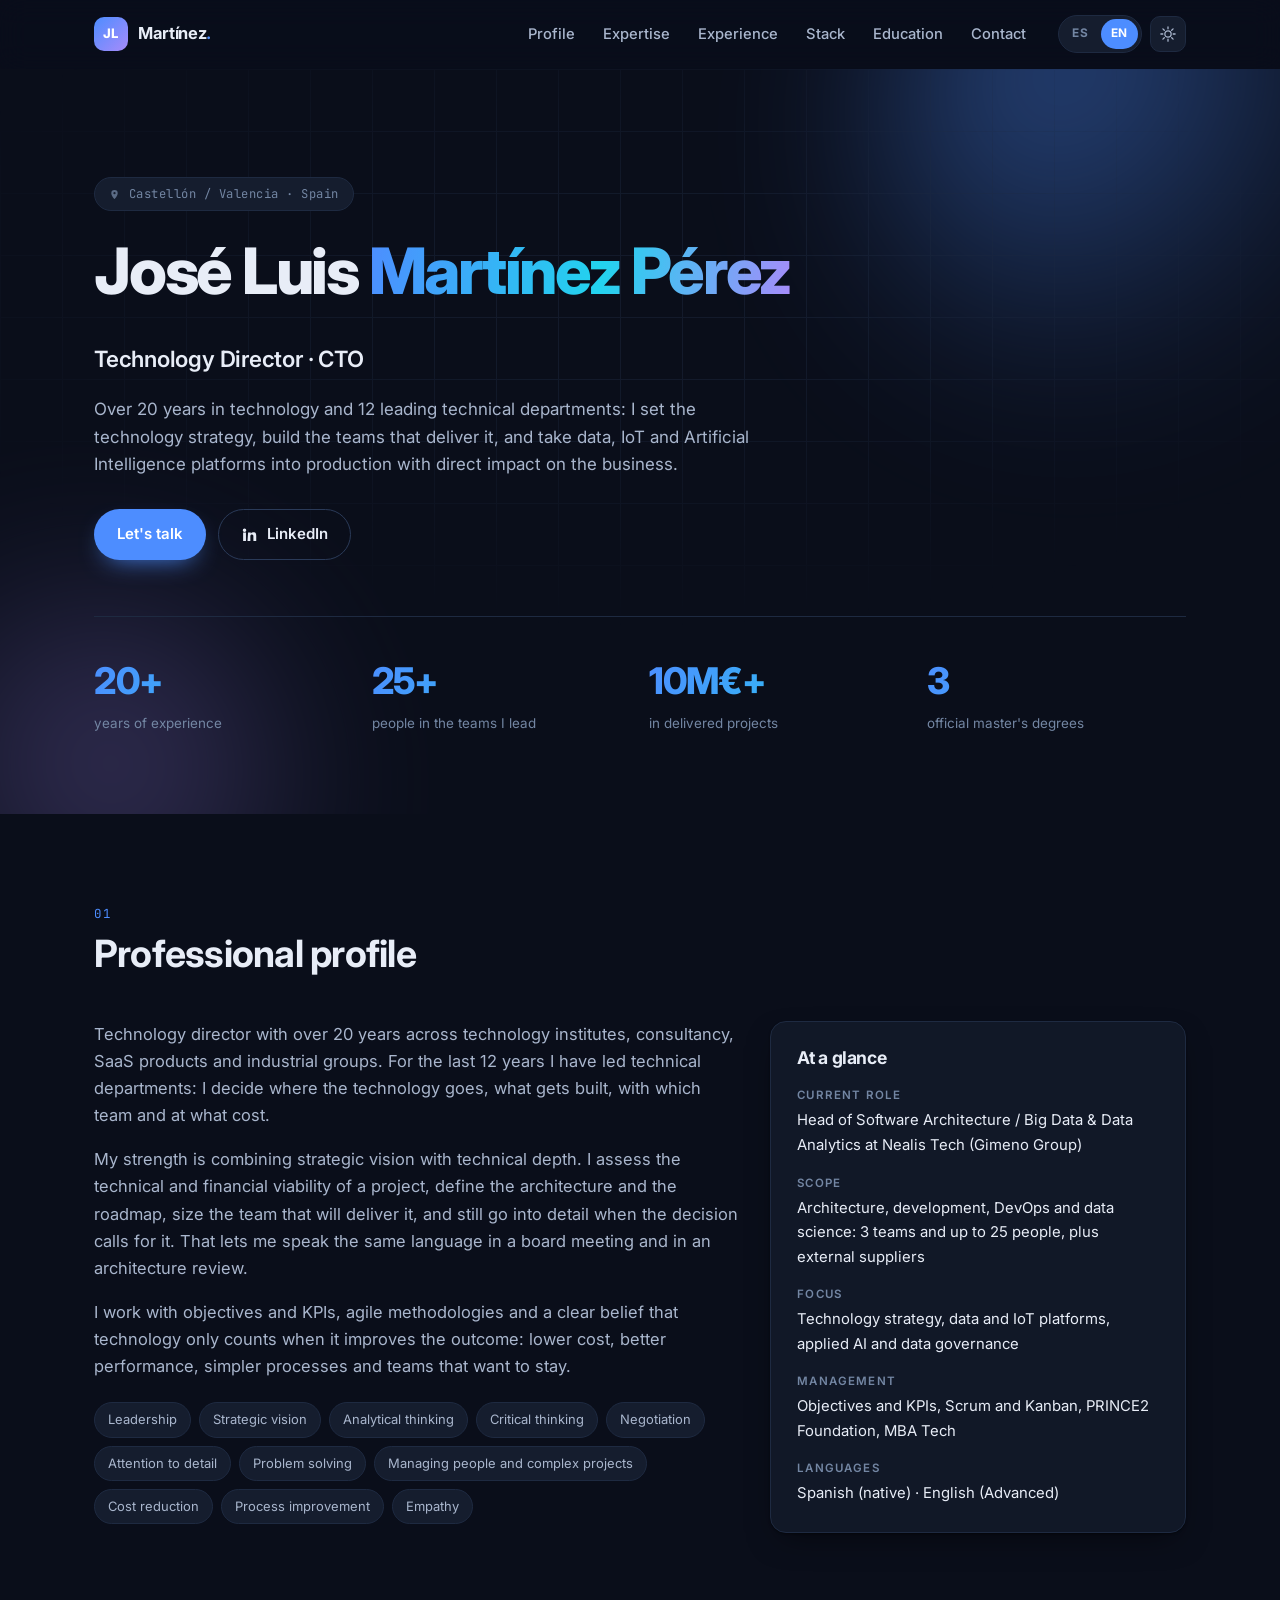
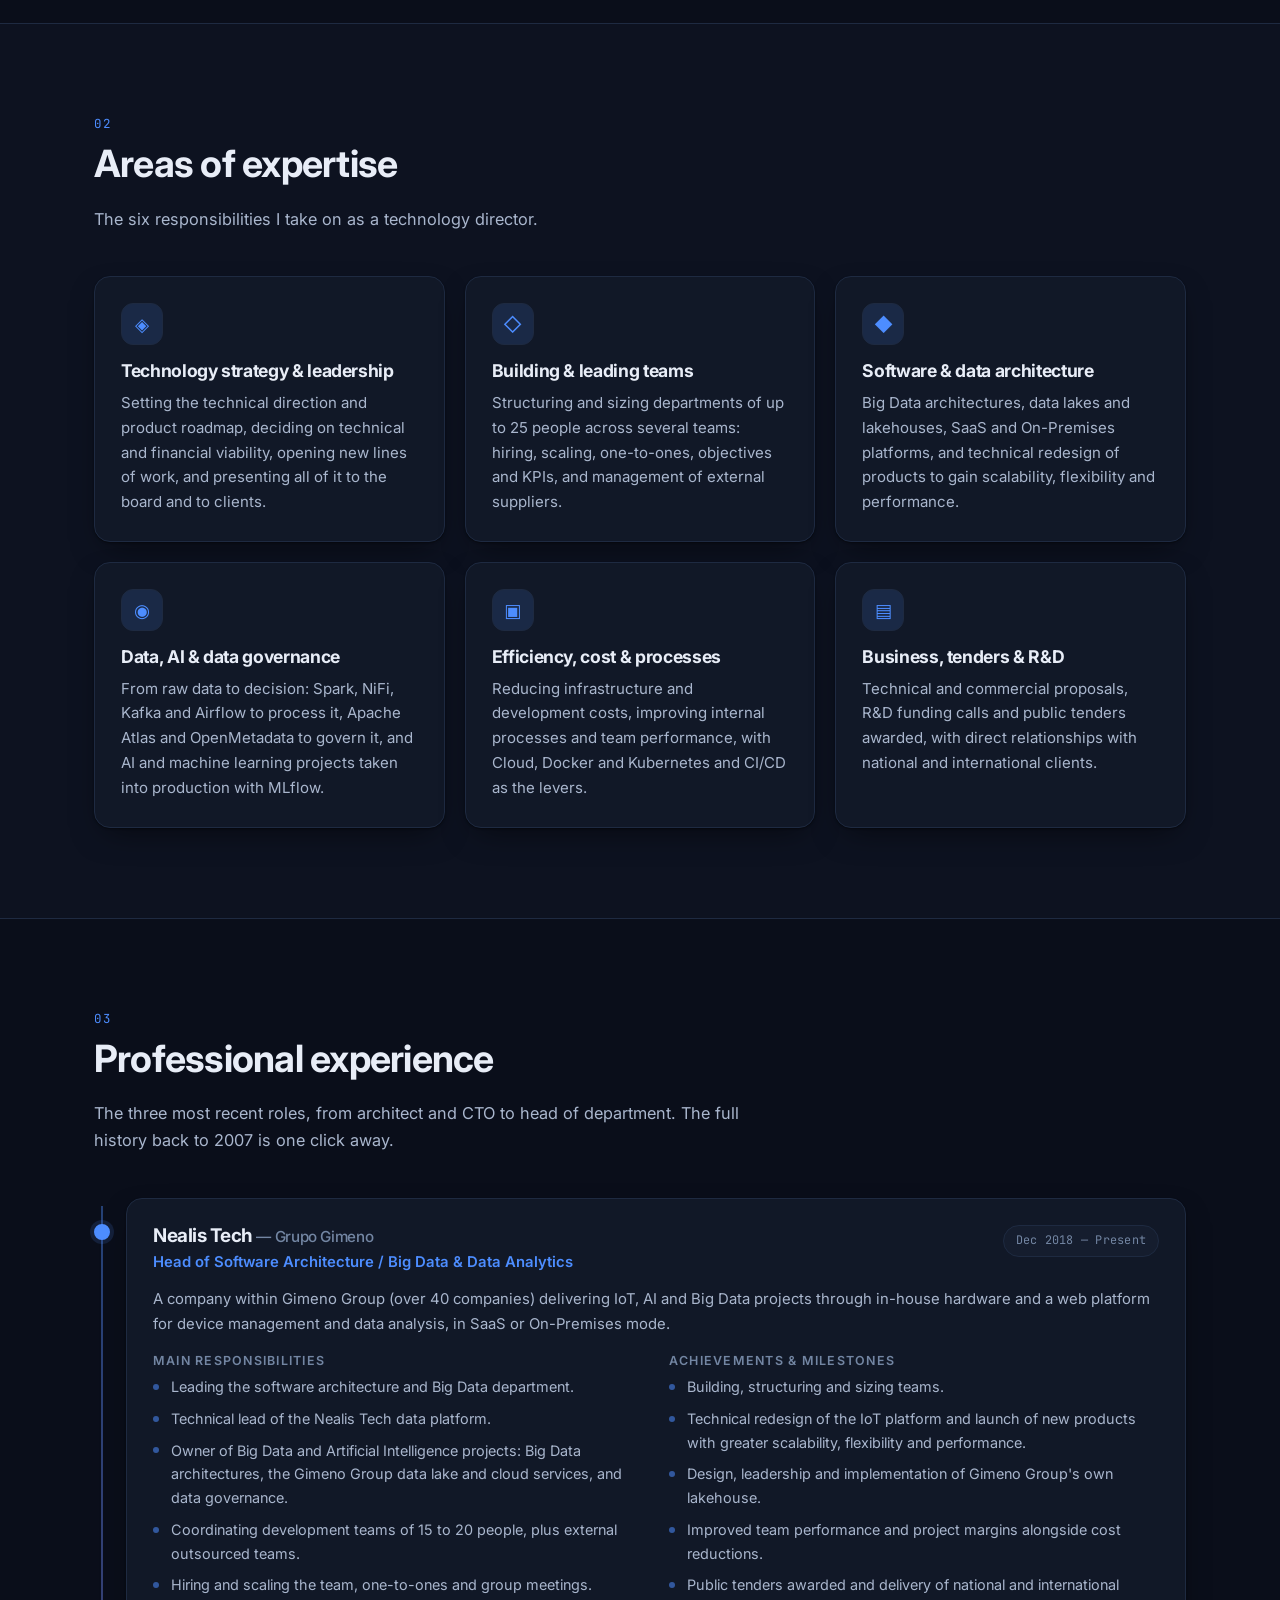
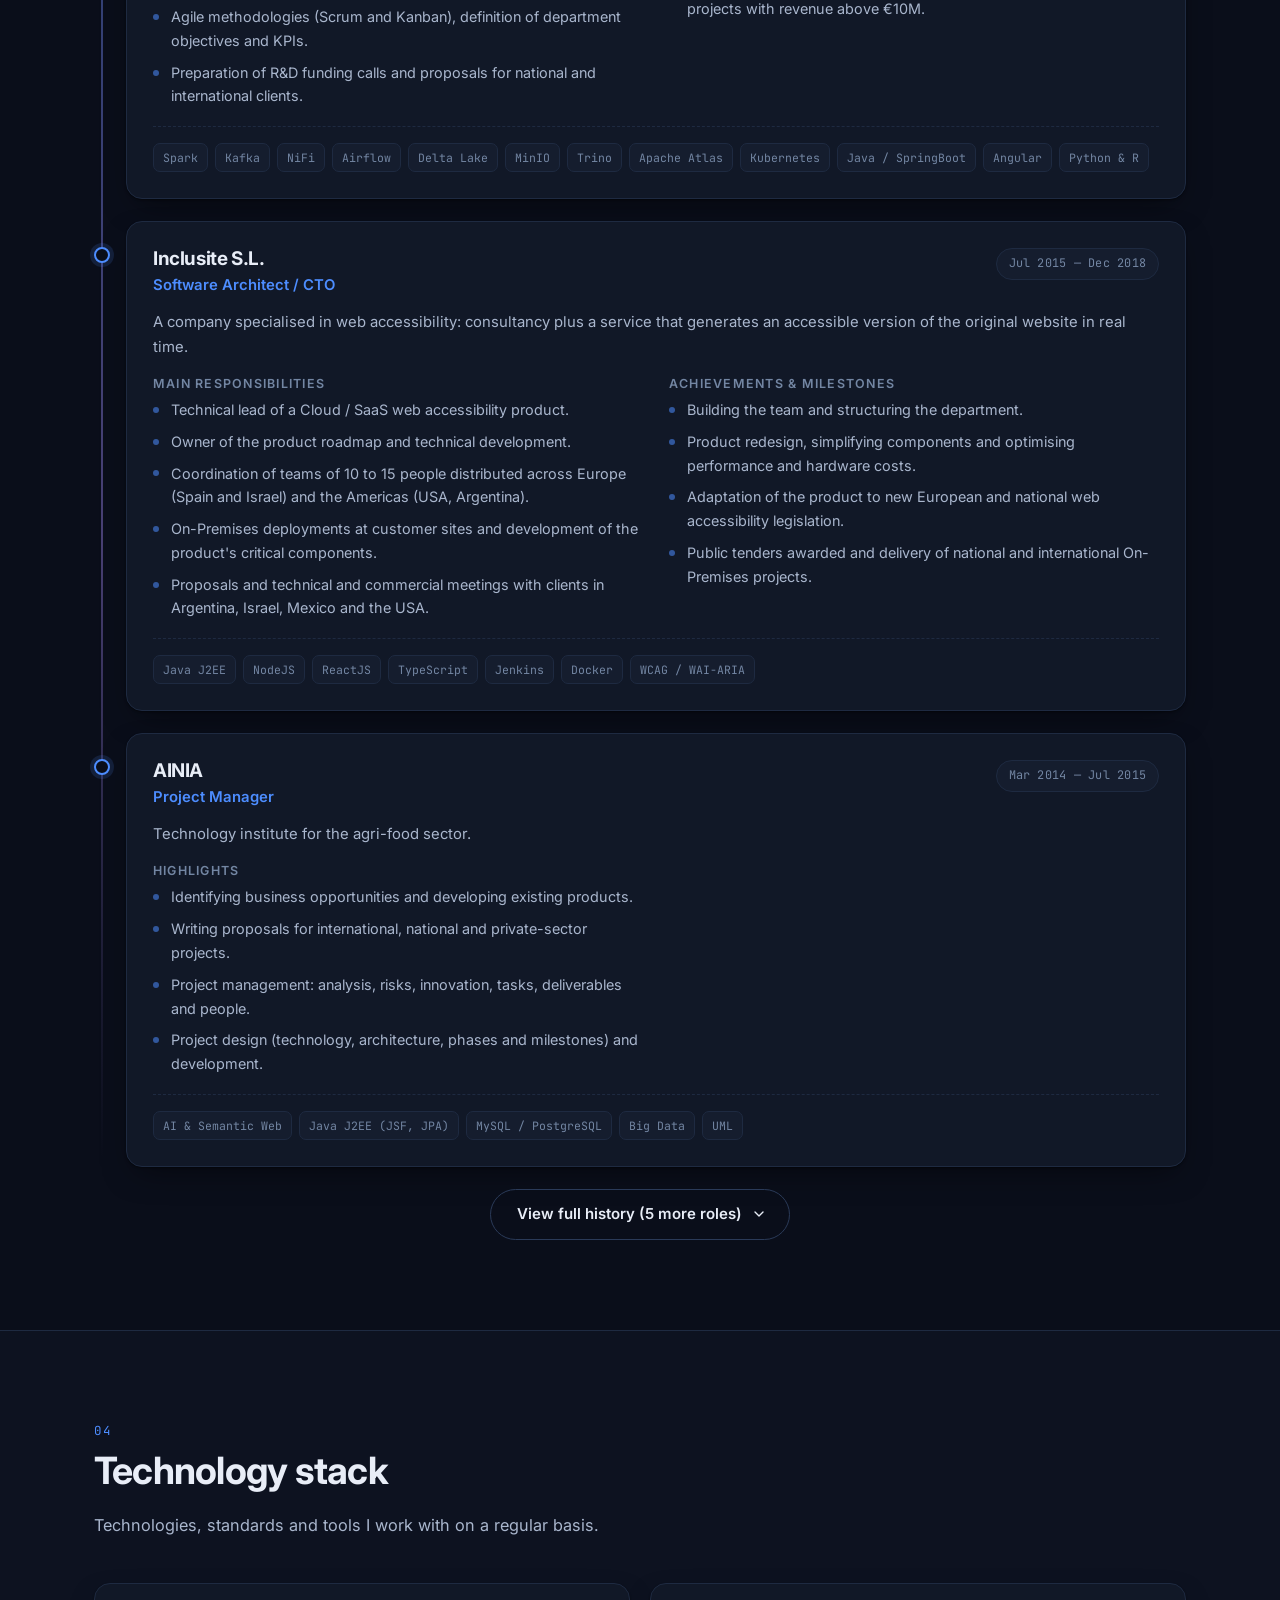
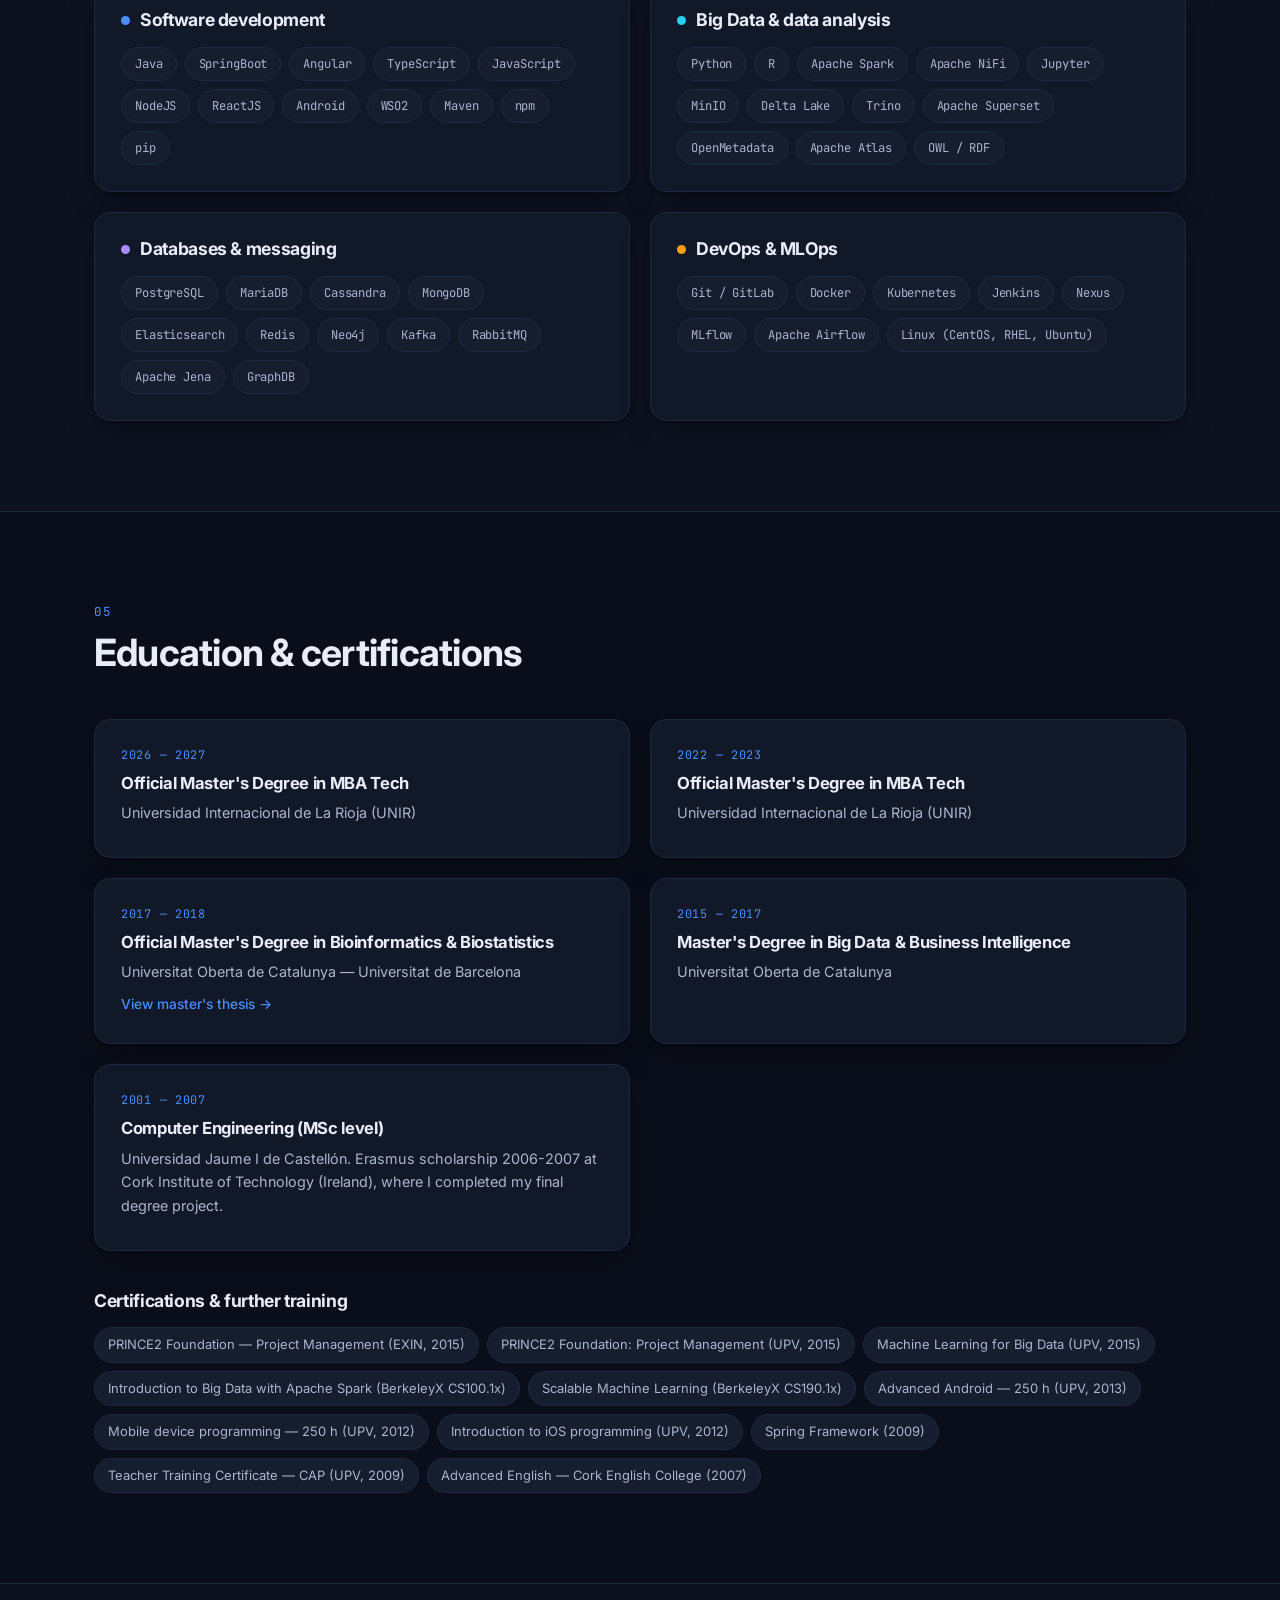
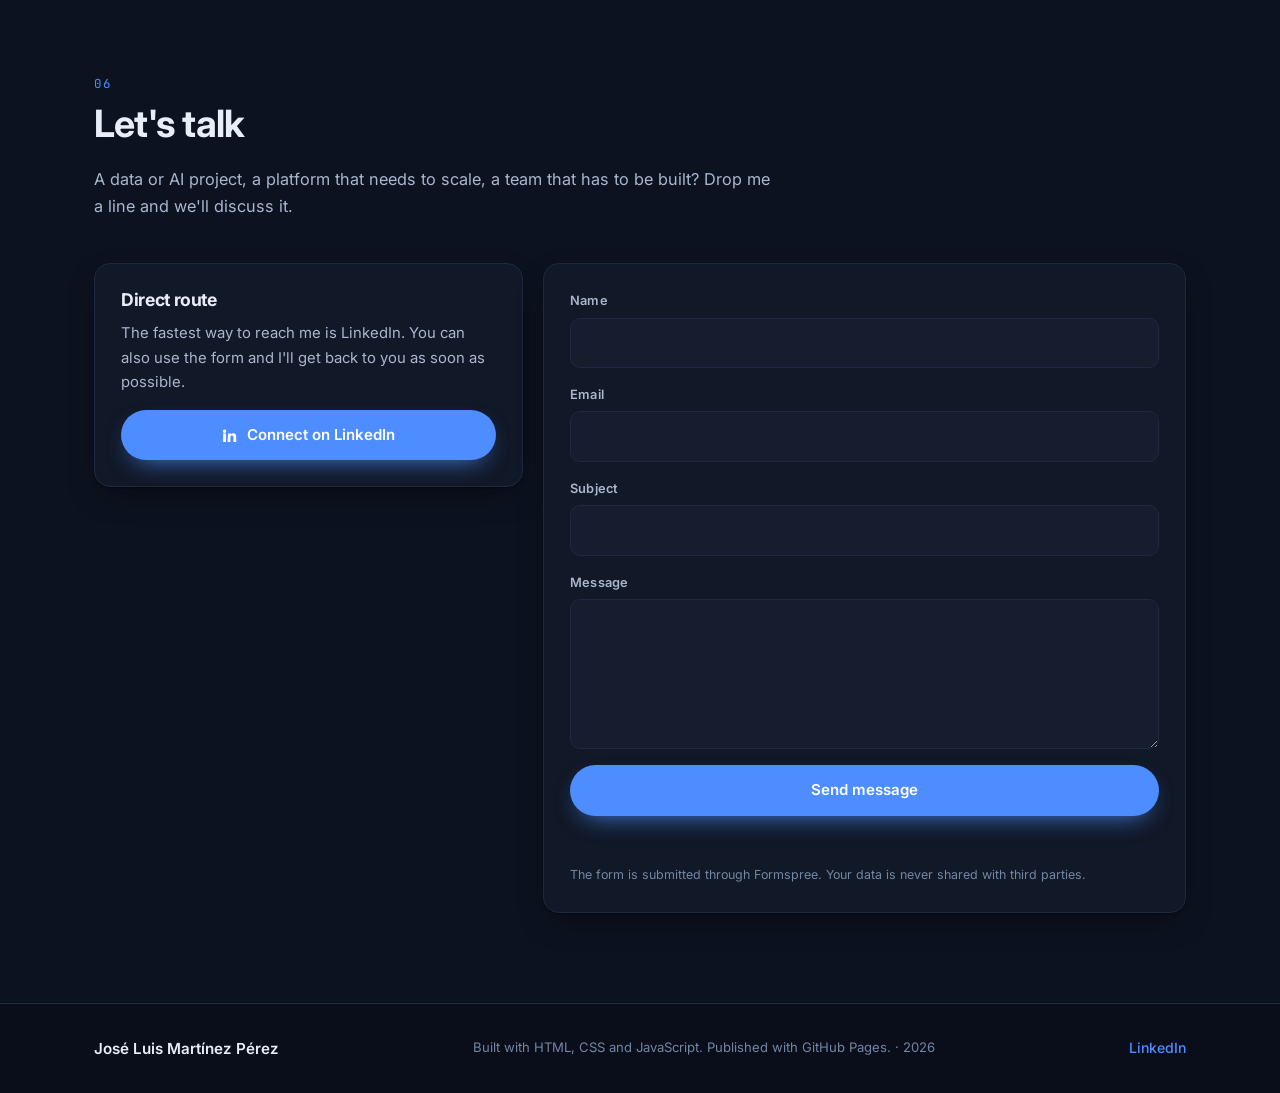
==== commit 5b14e2f5: "Education added" ====
--- a/jlmartinez-web/index.html
+++ b/jlmartinez-web/index.html
@@ -461,6 +461,11 @@
 
       <div class="edu-grid">
         <article class="card edu reveal">
+          <span class="edu-year">2026 — 2027</span>
+          <h3 data-i18n="edu1.t">Máster AI Engineer</h3>
+          <p data-i18n="edu1.d">ThePower Tech School</p>
+        </article>
+        <article class="card edu reveal">
           <span class="edu-year">2022 — 2023</span>
           <h3 data-i18n="edu1.t">Máster oficial universitario en MBA Tech</h3>
           <p data-i18n="edu1.d">Universidad Internacional de La Rioja (UNIR)</p>
